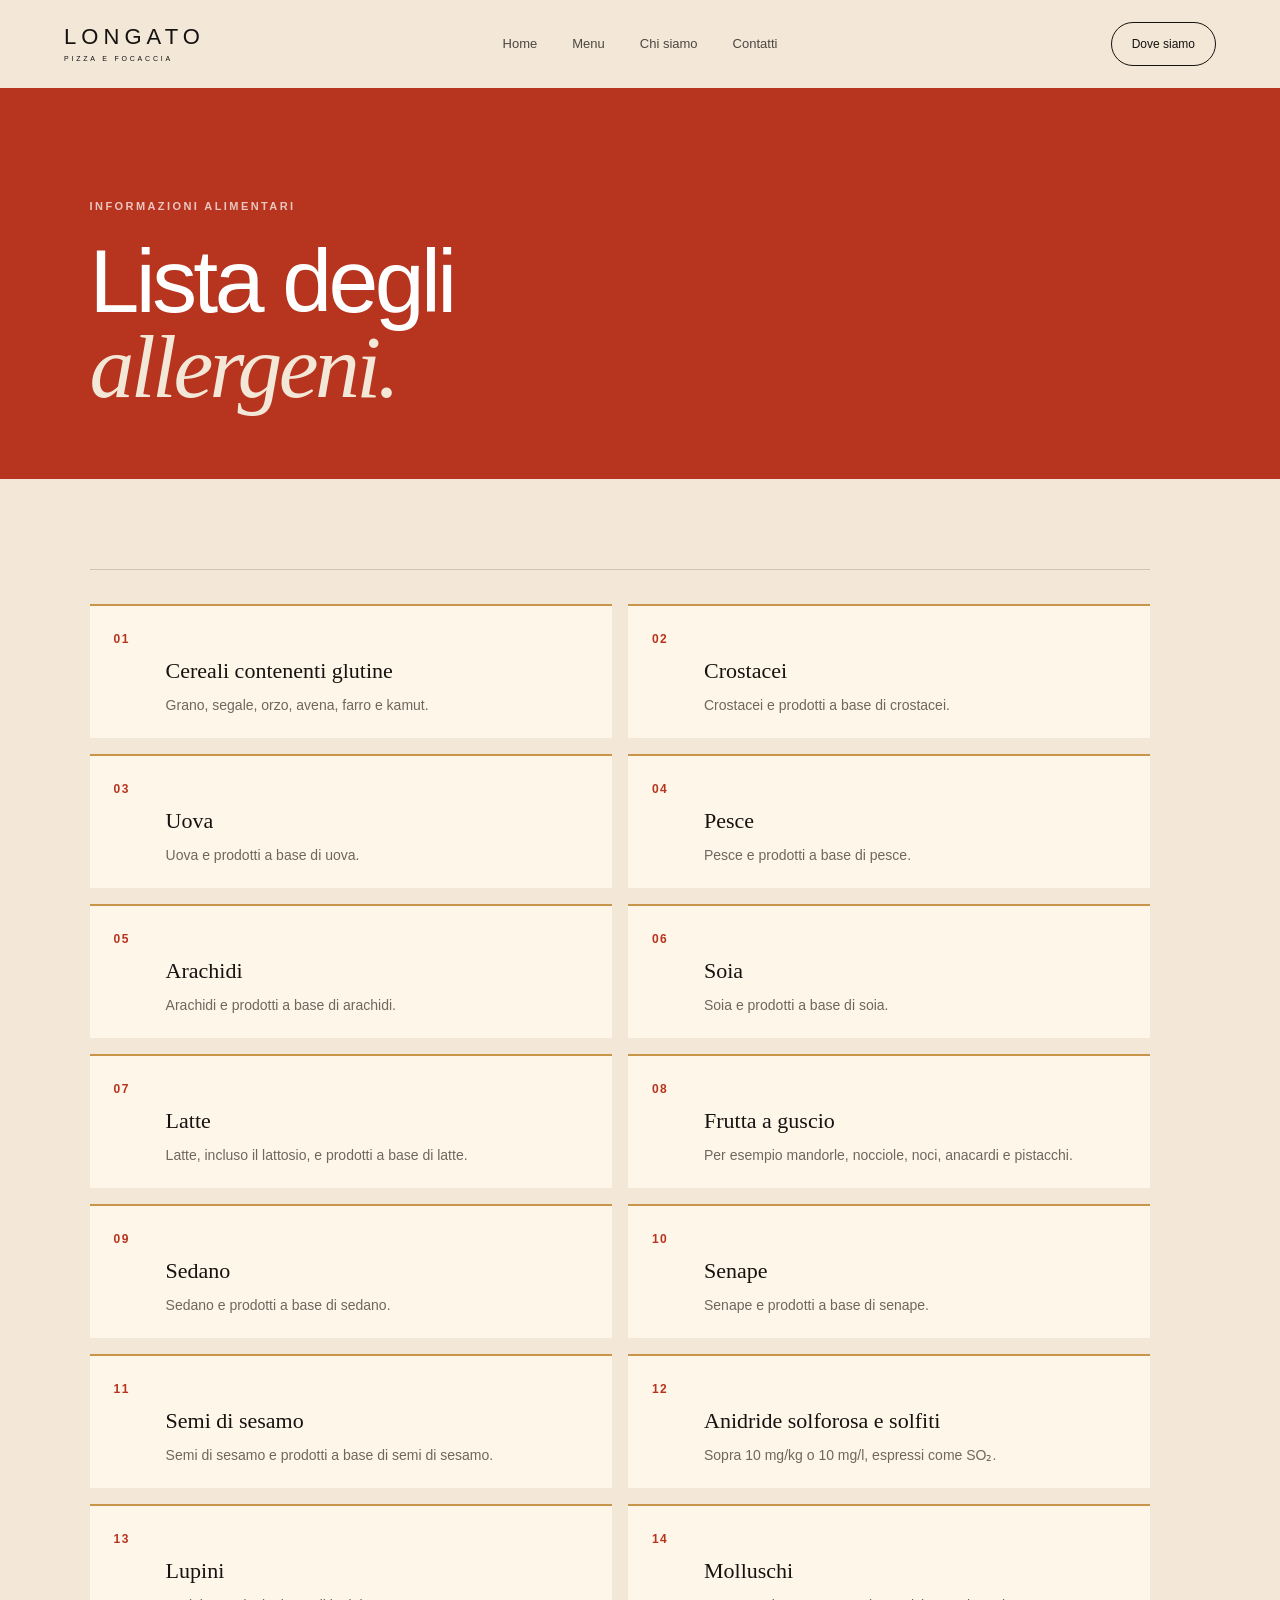
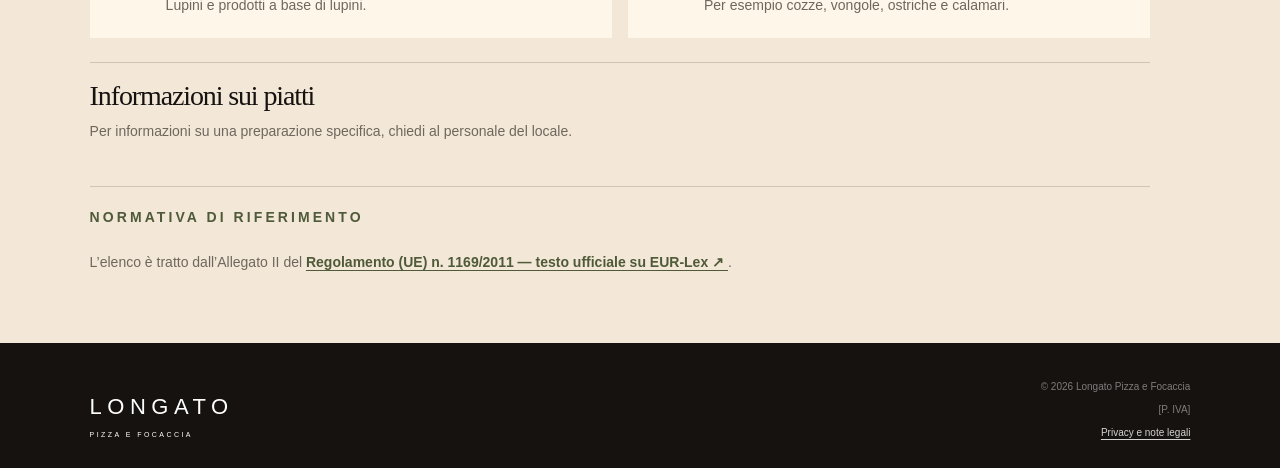
==== allergeni.html @ 4bc5f561 "Aggiunta pagina allergeni Introduzione dell’elenco delle 14 categorie di allergeni con riferimento a" ====
<!DOCTYPE html>
<html lang="it">

<head>
    <meta charset="UTF-8">
    <meta name="viewport" content="width=device-width, initial-scale=1.0">

    <title>Allergeni | Longato Pizza e Focaccia</title>
    <meta name="description" content="Elenco generale delle categorie di sostanze o prodotti che possono provocare allergie o intolleranze, ai sensi del Regolamento (UE) n. 1169/2011.">

    <link rel="stylesheet" href="css/style.css">
</head>

<body class="legal-page allergens-page">

<header class="header header-solid">
    <a href="index.html" class="logo">
        <span>LONGATO</span>
        <small>PIZZA E FOCACCIA</small>
    </a>

    <nav class="desktop-nav">
        <a href="index.html">Home</a>
        <a href="menu.html">Menu</a>
        <a href="chi-siamo.html">Chi siamo</a>
        <a href="contatti.html">Contatti</a>
    </nav>

    <div class="header-actions">
        <a href="contatti.html" class="nav-cta">Dove siamo</a>
        <button class="menu-toggle" type="button" aria-label="Apri menu">
            <span></span>
            <span></span>
        </button>
    </div>
</header>

<main>
    <section class="legal-hero allergen-hero">
        <p class="eyebrow light">INFORMAZIONI ALIMENTARI</p>
        <h1>Lista degli<br><em>allergeni.</em></h1>
    </section>

    <article class="legal-content allergens-content">
        <section class="legal-section">

            <ol class="allergen-list">
                <li><span class="allergen-number">01</span><h3>Cereali contenenti glutine</h3><p>Grano, segale, orzo, avena, farro e kamut.</p></li>
                <li><span class="allergen-number">02</span><h3>Crostacei</h3><p>Crostacei e prodotti a base di crostacei.</p></li>
                <li><span class="allergen-number">03</span><h3>Uova</h3><p>Uova e prodotti a base di uova.</p></li>
                <li><span class="allergen-number">04</span><h3>Pesce</h3><p>Pesce e prodotti a base di pesce.</p></li>
                <li><span class="allergen-number">05</span><h3>Arachidi</h3><p>Arachidi e prodotti a base di arachidi.</p></li>
                <li><span class="allergen-number">06</span><h3>Soia</h3><p>Soia e prodotti a base di soia.</p></li>
                <li><span class="allergen-number">07</span><h3>Latte</h3><p>Latte, incluso il lattosio, e prodotti a base di latte.</p></li>
                <li><span class="allergen-number">08</span><h3>Frutta a guscio</h3><p>Per esempio mandorle, nocciole, noci, anacardi e pistacchi.</p></li>
                <li><span class="allergen-number">09</span><h3>Sedano</h3><p>Sedano e prodotti a base di sedano.</p></li>
                <li><span class="allergen-number">10</span><h3>Senape</h3><p>Senape e prodotti a base di senape.</p></li>
                <li><span class="allergen-number">11</span><h3>Semi di sesamo</h3><p>Semi di sesamo e prodotti a base di semi di sesamo.</p></li>
                <li><span class="allergen-number">12</span><h3>Anidride solforosa e solfiti</h3><p>Sopra 10 mg/kg o 10 mg/l, espressi come SO₂.</p></li>
                <li><span class="allergen-number">13</span><h3>Lupini</h3><p>Lupini e prodotti a base di lupini.</p></li>
                <li><span class="allergen-number">14</span><h3>Molluschi</h3><p>Per esempio cozze, vongole, ostriche e calamari.</p></li>
            </ol>

            <aside class="allergen-notice">
                <h2>Informazioni sui piatti</h2>
                <p>
                    Per informazioni su una preparazione specifica, chiedi al personale del locale.
                </p>
            </aside>

            <div class="allergen-legal">
                <p class="eyebrow">NORMATIVA DI RIFERIMENTO</p>
                <p>
                    L’elenco è tratto dall’Allegato II del
                    <a href="https://eur-lex.europa.eu/eli/reg/2011/1169/oj?locale=it" target="_blank" rel="noopener noreferrer">
                        Regolamento (UE) n. 1169/2011 — testo ufficiale su EUR-Lex ↗
                    </a>.
                </p>
            </div>
        </section>
    </article>
</main>

<footer class="footer">
    <div class="footer-brand">
        <span>LONGATO</span>
        <small>PIZZA E FOCACCIA</small>
    </div>

    <div class="footer-meta">
        <p>© 2026 Longato Pizza e Focaccia</p>
        <!-- #TODO: Inserire P. IVA -->
        <p>[P. IVA]</p>
        <a href="privacy.html">Privacy e note legali</a>
    </div>
</footer>

<script src="js/script.js"></script>

</body>
</html>
---- css/style.css ----
/* =========================
   RESET
========================= */

* {
    margin: 0;
    padding: 0;
    box-sizing: border-box;
}

html {
    scroll-behavior: smooth;
}

body {
    font-family: Arial, Helvetica, sans-serif;
    background: var(--cream);
    color: var(--black);
    line-height: 1.5;

    min-height: 100vh;
    display: flex;
    flex-direction: column;
}

main {
    flex: 1;
}

img {
    display: block;
    width: 100%;
}

a {
    color: inherit;
    text-decoration: none;
}


/* =========================
   VARIABLES
========================= */

/* Tema scuro */
:root { 
    --orange: #e96924;
    --orange-dark: #b7341e;
    --terracotta: #c9954a;

    --cream: #f3e7d7;
    --cream-dark: #dfd1c0;

    --black: #151210;
    --grey: #6f675d;
    --olive: #4e5a38;

    --white: #fff6ea;

    --serif: Georgia, "Times New Roman", serif;
}

/* Tema chiaro conservato per una possibile riattivazione futura.
:root[data-theme="light"] {
    --orange: #d8521c;
    --orange-dark: #ad3d16;
    --terracotta: #b84d2b;

    --cream: #f4efe8;
    --cream-dark: #e7ded2;

    --black: #181512;
    --grey: #777069;
    --olive: #59634a;

    --white: #fffaf4;

    --serif: Georgia, "Times New Roman", serif;
}
*/

/* =========================
   GLOBAL
========================= */

.section {
    padding: 120px 7vw;
}

.eyebrow {
    font-size: 11px;
    letter-spacing: .22em;
    font-weight: 600;
    margin-bottom: 24px;
}

.eyebrow.light {
    color: rgba(255,255,255,.72);
}

h1,
h2 {
    font-weight: 500;
    letter-spacing: -.04em;
    line-height: .95;
}

h1 em,
h2 em {
    font-family: var(--serif);
    font-weight: 500;
}

h2 {
    font-size: clamp(52px, 6vw, 95px);
}


/* =========================
   HEADER
========================= */

.header {
    height: 88px;
    padding: 0 5vw;

    display: flex;
    align-items: center;
    justify-content: space-between;

    position: absolute;
    top: 0;
    width: 100%;
    z-index: 100;

    color: white;
}

.header-solid {
    position: relative;
    background: var(--cream);
    color: var(--black);
}

.logo {
    display: flex;
    flex-direction: column;
    line-height: 1;
    flex-shrink: 0;
}

.logo span {
    font-size: 22px;
    letter-spacing: .23em;
}

.logo small {
    margin-top: 7px;
    font-size: 7px;
    letter-spacing: .4em;
}

.desktop-nav {
    display: flex;
    gap: 35px;
    position: absolute;
    left: 50%;
    transform: translateX(-50%);
}

.desktop-nav a {
    font-size: 13px;
    opacity: .75;
}

.desktop-nav a:hover,
.desktop-nav .active {
    opacity: 1;
}

.nav-cta {
    border: 1px solid currentColor;
    border-radius: 100px;
    padding: 12px 20px;
    font-size: 12px;
}

.header-actions {
    display: flex;
    align-items: center;
    flex-wrap: nowrap;
    gap: 18px;
    margin-left: auto;
}

@media (min-width: 851px) and (max-width: 1100px) {
    .desktop-nav {
        gap: 20px;
    }

    .header {
        padding-inline: 3vw;
    }

    .logo span {
        font-size: 19px;
    }

    .nav-cta {
        padding-inline: 15px;
    }
}

.menu-toggle {
    display: none;
    width: 26px;
    min-width: 26px;
    height: 14px;
    padding: 0;
    color: inherit;
    appearance: none;
    -webkit-appearance: none;
}


/* =========================
   BUTTONS
========================= */

.button {
    display: inline-flex;
    align-items: center;
    justify-content: center;

    padding: 16px 26px;

    border-radius: 100px;

    font-size: 13px;
    font-weight: 500;

    transition: .25s;
}

.button:hover {
    transform: translateY(-2px);
}

.button-primary {
    background: var(--orange);
    color: white;
}

.button-dark {
    background: var(--black);
    color: white;
}

.button-glass {
    color: white;
    border: 1px solid rgba(255,255,255,.5);
    backdrop-filter: blur(10px);
}

.button-outline-light {
    border: 1px solid rgba(255,255,255,.4);
    color: white;
}


/* =========================
   HERO
========================= */

.hero {
    min-height: 100vh;
    position: relative;
    color: white;

    display: flex;
    align-items: flex-end;

    overflow: hidden;
}

.hero-image {
    position: absolute;
    inset: 0;

    height: 100%;
    object-fit: cover;
}

.hero-overlay {
    position: absolute;
    inset: 0;

    background:
        linear-gradient(
            90deg,
            rgba(15,12,10,.72),
            rgba(15,12,10,.15)
        );
}

.hero-content {
    position: relative;
    z-index: 2;

    width: 100%;
    padding: 0 7vw 120px;
}

.hero h1 {
    font-size: clamp(60px, 7vw, 115px);
    max-width: 1100px;
}

.hero-description {
    max-width: 440px;
    margin: 30px 0;

    font-size: 17px;
    color: rgba(255,255,255,.8);
}

.hero-actions {
    display: flex;
    gap: 12px;
}

.hero-bottom {
    position: absolute;
    right: 5vw;
    bottom: 40px;
    z-index: 3;

    display: flex;
    gap: 30px;

    font-size: 11px;
    letter-spacing: .15em;
    text-transform: uppercase;
}


/* =========================
   INTRO
========================= */

.intro {
    display: grid;
    grid-template-columns: 1.4fr 1fr;
    gap: 50px;
}

.intro-copy {
    padding-top: 55px;
}

.intro-copy p {
    font-size: 17px;
    margin-bottom: 25px;
    color: var(--grey);
}

.text-link {
    display: inline-block;
    margin-top: 20px;

    font-size: 13px;
    font-weight: 600;
    color: var(--olive);

    border-bottom: 1px solid;
    padding-bottom: 5px;
}


/* =========================
   PRODUCT CARDS
========================= */

.products {
    display: grid;
    grid-template-columns: repeat(3, 1fr);

    min-height: 650px;
}

.product-card {
    position: relative;
    overflow: hidden;
    color: white;

    min-height: 600px;
}

.product-card img {
    width: 100%;
    height: 100%;
    object-fit: cover;

    position: absolute;

    transition: transform .7s ease;
}

.product-card:hover img {
    transform: scale(1.04);
}

.product-overlay {
    position: absolute;
    inset: 0;

    background: linear-gradient(
        transparent 35%,
        rgba(0,0,0,.7)
    );
}

.product-content {
    position: absolute;
    z-index: 2;

    bottom: 45px;
    left: 40px;
    right: 40px;
}

.product-content h3 {
    font-family: var(--serif);
    font-size: 55px;
    font-weight: 500;

    margin-top: 12px;
}

.product-content p {
    margin-top: 8px;
    color: rgba(255,255,255,.7);
}

.orange-card {
    background: var(--orange);
}

.round-arrow {
    margin-top: 50px;

    width: 55px;
    height: 55px;

    border: 1px solid rgba(255,255,255,.5);
    border-radius: 50%;

    display: flex;
    align-items: center;
    justify-content: center;

    font-size: 22px;
}


/* =========================
   PROMO
========================= */

.promo-strip {
    padding: 105px 7vw;

    background:
        linear-gradient(135deg, rgba(183,52,30,.9), rgba(21,18,16,.96)),
        url("../img/aperitivo.jpg") center/cover;
    color: white;

    display: grid;
    grid-template-columns: 1.1fr .9fr;
    gap: 70px;
    align-items: center;
}

.promo-copy h2 {
    font-size: clamp(48px, 5.6vw, 88px);
}

.promo-copy p:not(.eyebrow) {
    max-width: 560px;
    margin-top: 30px;

    color: rgba(255,255,255,.76);
    font-size: 17px;
}

.promo-card {
    background: var(--white);
    color: var(--black);

    padding: 38px;
    max-width: 430px;
    justify-self: end;

    border-radius: 8px;
    box-shadow: 0 24px 70px rgba(0,0,0,.28);
}

.promo-card span {
    display: inline-flex;
    margin-bottom: 38px;

    color: var(--orange-dark);
    font-size: 11px;
    font-weight: 700;
    letter-spacing: .16em;
    text-transform: uppercase;
}

.promo-card h3 {
    font-family: var(--serif);
    font-size: clamp(38px, 4vw, 58px);
    font-weight: 500;
    line-height: .98;
}

.promo-card p {
    margin: 18px 0 32px;
    color: var(--grey);
}

.promo-card a {
    font-size: 13px;
    font-weight: 700;
    border-bottom: 1px solid currentColor;
    padding-bottom: 5px;
}


/* =========================
   FEATURE
========================= */

.feature {
    display: grid;
    grid-template-columns: 1fr 1fr;
    gap: 9vw;

    align-items: center;
}

.feature-image img {
    height: 700px;
    object-fit: cover;
}

.feature-content p:not(.eyebrow) {
    max-width: 500px;
    margin: 35px 0;

    font-size: 17px;
    color: var(--grey);
}


/* =========================
   MENU PREVIEW
========================= */

.section-dark {
    padding: 120px 7vw;

    background: var(--black);
    color: white;
}

.menu-preview-header {
    display: flex;
    align-items: flex-end;
    justify-content: space-between;

    margin-bottom: 80px;
}

.menu-preview-list article {
    display: flex;
    justify-content: space-between;
    align-items: center;

    padding: 28px 0;

    border-top: 1px solid rgba(255,255,255,.15);
}

.menu-preview-list article:last-child {
    border-bottom: 1px solid rgba(255,255,255,.15);
}

.menu-preview-list h4 {
    font-size: 21px;
    margin-bottom: 6px;
}

.menu-preview-list p {
    color: rgba(255,255,255,.5);
    font-size: 13px;
}

.menu-preview-list strong {
    font-family: var(--serif);
    font-size: 24px;
    font-weight: 500;
}


/* =========================
   VISIT
========================= */

.visit {
    min-height: 750px;
    position: relative;

    display: flex;
    align-items: center;

    color: white;
}

.visit > img {
    position: absolute;
    inset: 0;

    height: 100%;
    object-fit: cover;
}

.visit-overlay {
    position: absolute;
    inset: 0;

    background: rgba(15,10,7,.48);
}

.visit-content {
    position: relative;
    z-index: 2;

    padding: 7vw;
}

.visit h2 {
    margin-bottom: 40px;
}


/* =========================
   WHERE + GALLERY
========================= */

.where {
    display: grid;
    grid-template-columns: 1fr .78fr;
    gap: 80px;
    align-items: end;

    background: var(--cream-dark);
}

.where-panel {
    border-top: 1px solid rgba(78,90,56,.28);
    padding-top: 34px;
}

.where-panel p {
    color: var(--grey);
    font-size: 18px;
}

.where-actions {
    margin-top: 34px;

    display: flex;
    align-items: center;
    gap: 26px;
    flex-wrap: wrap;
}

.gallery-row {
    display: grid;
    grid-template-columns: repeat(4, 1fr);
}

.gallery-row img {
    height: 340px;
    object-fit: cover;
}


/* =========================
   PAGE HERO
========================= */

.page-hero {
    padding: 130px 7vw 90px;
}

.page-hero h1 {
    font-size: clamp(70px, 9vw, 135px);
}

.page-hero > p:last-child {
    max-width: 450px;
    margin-top: 35px;

    color: var(--grey);
    font-size: 17px;
}


/* =========================
   MENU PAGE
========================= */

.menu-categories {
    padding: 25px 7vw;

    display: flex;
    gap: 30px;

    position: sticky;
    top: 0;
    z-index: 20;

    background: rgba(243,231,215,.94);
    backdrop-filter: blur(10px);

    border-top: 1px solid rgba(78,90,56,.22);
    border-bottom: 1px solid rgba(78,90,56,.22);
}

.menu-categories a {
    font-size: 12px;
    text-transform: uppercase;
    letter-spacing: .1em;
}

.food-menu.alt {
    background: var(--cream-dark);
}

.orange-section {
    background: var(--orange-dark);
    color: white;
}

.menu-section-title {
    display: flex;
    align-items: baseline;

    margin-bottom: 65px;
}

.menu-section-title h2 {
    font-size: clamp(45px, 5vw, 72px);
}

.food-grid {
    display: grid;
    grid-template-columns: 1fr 1fr;
    column-gap: 80px;
}

.food-item {
    display: flex;
    justify-content: space-between;
    gap: 40px;

    padding: 27px 0;

    border-top: 1px solid rgba(30,25,20,.2);
}

.orange-section .food-item {
    border-color: rgba(255,255,255,.3);
}

.food-item h3 {
    font-size: 18px;
    margin-bottom: 8px;
}

.food-item p {
    max-width: 480px;

    color: var(--grey);
    font-size: 13px;
}

.orange-section .food-item p {
    color: rgba(255,255,255,.7);
}

.food-item strong {
    white-space: nowrap;

    font-family: var(--serif);
    font-size: 20px;
    font-weight: 500;
}

.menu-final-cta {
    padding: 140px 7vw;

    background: var(--black);
    color: white;

    text-align: center;
}

.menu-final-cta h2 {
    margin: 20px 0 45px;
}


/* =========================
   ABOUT
========================= */

.about-hero {
    display: grid;
    grid-template-columns: .85fr 1.15fr;

    min-height: 760px;
}

.about-hero-text {
    padding: 120px 7vw;

    display: flex;
    flex-direction: column;
    justify-content: center;
}

.about-hero h1 {
    font-size: clamp(65px, 7vw, 110px);
}

.about-hero-image img {
    height: 100%;
    object-fit: cover;
}

.manifesto {
    display: grid;
    grid-template-columns: 1.4fr .8fr;
    gap: 60px;
}

.manifesto-copy {
    padding-top: 60px;
}

.manifesto-copy p {
    color: var(--grey);
    margin-bottom: 25px;
}

.about-image-full img {
    height: 80vh;
    object-fit: cover;
}

.values {
    display: grid;
    grid-template-columns: 1fr 1.4fr;
    gap: 100px;
}

.values-list article {
    display: grid;
    grid-template-columns: 160px 1fr;

    padding: 30px 0;

    border-top: 1px solid rgba(78,90,56,.24);
}

.values-list article h3 {
    font-family: var(--serif);
    font-size: 25px;
}

.values-list article p {
    color: var(--grey);
}

.about-split {
    display: grid;
    grid-template-columns: 1fr 1fr;
}

.about-split > div:first-child img {
    height: 700px;
    object-fit: cover;
}

.about-split-content {
    background: var(--orange-dark);
    color: white;

    padding: 100px 7vw;

    display: flex;
    flex-direction: column;
    justify-content: center;
}

.about-split-content p:not(.eyebrow) {
    max-width: 450px;
    margin: 35px 0;

    color: rgba(255,255,255,.75);
}


/* =========================
   CONTACT
========================= */

.contact-hero {
    display: grid;
    grid-template-columns: 1fr 1fr;
    flex: 1;
    min-height: 340px;
    padding-top: 36px;
}

.contact-page main {
    display: flex;
    flex-direction: column;
}

.contact-page {
    display: grid;
    grid-template-rows: auto 1fr;
    min-height: 100vh;
    min-height: 100dvh;
}

.contact-title {
    padding: 70px 7vw;

    display: flex;
    flex-direction: column;
    justify-content: center;
}

.contact-title h1 {
    font-size: clamp(48px, 5.4vw, 78px);
}

.contact-image img {
    height: 100%;
    min-height: 340px;
    object-fit: cover;
    padding-right: 7vw;
}

.contact-info {
    display: grid;
    grid-template-columns: repeat(5, minmax(0, 1fr));
    gap: 36px;
    margin-top: auto;
    padding-top: 36px;
    padding-bottom: 48px;
}

.contact-info article {
    border-top: 1px solid rgba(78,90,56,.24);
    padding-top: 25px;
}

.contact-info .label {
    font-size: 10px;
    letter-spacing: .18em;
}

.contact-info h3 {
    margin-top: 10px;

    font-family: var(--serif);
    font-size: 32px;
    font-weight: 500;
}

.contact-email {
    margin-top: 10px;
    color: var(--grey);
    font-size: 13px;
}

.contact-copyright,
.contact-vat {
    margin-top: 10px;
    color: var(--grey);
    font-size: 10px;
}

.contact-brand-info .text-link {
    font-size: 11px;
}

.opening-hours {
    margin-top: 14px;
    list-style: none;
    color: var(--grey);
    font-size: 13px;
}

.opening-hours li {
    display: flex;
    justify-content: space-between;
    gap: 12px;
    padding: 5px 0;
}

/* =========================
   FOOTER
========================= */

.footer {
    background: var(--black);
    color: white;

    padding: 36px 7vw 28px;

    display: grid;
    grid-template-columns: 1fr auto;

    align-items: end;
    gap: 40px;
}

.footer-brand {
    display: flex;
    flex-direction: column;
}

.footer-brand span {
    font-size: 22px;
    letter-spacing: .25em;
}

.footer-brand small {
    font-size: 7px;
    letter-spacing: .35em;
    margin-top: 7px;
}

.footer > p {
    font-size: 10px;
    color: rgba(255,255,255,.45);
}

.footer-meta {
    display: flex;
    flex-direction: column;
    align-items: flex-end;
    gap: 8px;
}

.footer-meta p,
.footer-meta a {
    font-size: 10px;
    color: rgba(255,255,255,.45);
}

.footer-meta a {
    color: rgba(255,255,255,.82);
    text-decoration: underline;
    text-underline-offset: 3px;
}

.legal-page {
    background: var(--cream);
}

.allergens-page {
    min-height: 0;
}

.legal-hero {
    padding: 110px 7vw 70px;
    background: var(--orange-dark);
    color: white;
}

.legal-hero h1 {
    max-width: 780px;
    font-size: clamp(50px, 7vw, 100px);
}

.legal-content {
    max-width: 920px;
    padding: 90px 7vw 120px;
}

.legal-section {
    padding: 34px 0;
    border-top: 1px solid rgba(78,90,56,.24);
}

.legal-section h2 {
    margin-bottom: 22px;
    font-size: clamp(34px, 4vw, 54px);
}

.legal-section h3 {
    margin: 24px 0 8px;
    font-family: var(--serif);
    font-size: 25px;
    font-weight: 500;
}

.legal-section p {
    max-width: 760px;
    color: var(--grey);
}

.legal-section p + p {
    margin-top: 14px;
}

.allergens-content {
    max-width: 1240px;
    padding-bottom: 16px;
}

.allergen-hero h1 em {
    color: var(--cream);
}

.allergen-intro {
    display: grid;
    grid-template-columns: 1fr 1fr;
    align-items: end;
    gap: 40px;
    margin-bottom: 36px;
}

.allergen-intro .eyebrow {
    color: var(--olive);
}

.allergen-intro h2 {
    margin: 0;
}

.allergen-intro > p {
    max-width: 440px;
    justify-self: end;
}

.allergen-list {
    display: grid;
    grid-template-columns: repeat(2, minmax(0, 1fr));
    gap: 16px;
    margin: 0;
    padding: 0;
    list-style: none;
}

.allergen-list li {
    position: relative;
    min-height: 132px;
    padding: 24px 26px 22px 76px;
    background: var(--white);
    border-top: 2px solid var(--terracotta);
}

.allergen-number {
    position: absolute;
    top: 24px;
    left: 24px;
    color: var(--orange-dark);
    font-size: 12px;
    font-weight: 700;
    letter-spacing: .12em;
}

.allergen-list h3 {
    margin-bottom: 8px;
    font-family: var(--serif);
    font-size: 22px;
    font-weight: 500;
}

.allergen-list p,
.allergen-notice p,
.allergen-legal p {
    color: var(--grey);
    font-size: 14px;
}

.allergen-notice,
.allergen-legal {
    margin-top: 24px;
    padding: 20px 0;
    border-top: 1px solid rgba(78,90,56,.24);
}

.allergen-notice h2 {
    margin-bottom: 12px;
    font-family: var(--serif);
    font-size: 28px;
    font-weight: 500;
}

.allergen-legal .eyebrow {
    color: var(--olive);
}

.allergen-legal a {
    color: var(--olive);
    font-weight: 700;
    text-decoration: underline;
    text-underline-offset: 3px;
}

.legal-section .text-link {
    margin-top: 0;
}


/* =========================
   RESPONSIVE
========================= */

@media (max-width: 850px) {

    .allergen-intro,
    .allergen-list {
        grid-template-columns: 1fr;
    }

    .allergen-intro > p {
        justify-self: start;
    }

    .allergen-list li {
        min-height: 0;
        padding: 22px 22px 22px 68px;
    }

    .allergen-number {
        left: 20px;
    }

    .section {
        padding: 80px 22px;
    }

    .desktop-nav,
    .nav-cta {
        display: none;
    }

    .header-actions {
        gap: 16px;
    }

    .menu-toggle {
        display: flex;
        flex-direction: column;
        gap: 6px;

        background: none;
        border: 0;
        flex: 0 0 26px;
    }

    .menu-toggle span {
        width: 26px;
        height: 1px;
        background: currentColor;
    }

    .header {
        height: 75px;
        padding: 0 22px;
    }

    .hero {
        min-height: 820px;
    }

    .hero-content {
        padding: 0 22px 100px;
    }

    .hero h1 {
        font-size: 58px;
    }

    .hero-bottom {
        display: none;
    }

    .intro,
    .feature,
    .promo-strip,
    .where,
    .manifesto,
    .values,
    .about-hero,
    .about-split,
    .contact-hero {
        grid-template-columns: 1fr;
    }

    .intro {
        gap: 20px;
    }

    .intro-copy {
        padding-top: 20px;
    }

    .products {
        grid-template-columns: 1fr;
    }

    .product-card {
        min-height: 480px;
    }

    .product-content {
        left: 24px;
        right: 24px;
    }

    .product-content h3 {
        font-size: 42px;
    }

    .promo-strip {
        padding: 80px 22px;
        gap: 42px;
    }

    .promo-card {
        max-width: none;
        justify-self: stretch;
        padding: 28px;
    }

    .feature-image img,
    .about-split > div:first-child img {
        height: 500px;
    }

    .menu-preview-header {
        align-items: flex-start;
        flex-direction: column;
        gap: 35px;
    }

    .page-hero {
        padding: 90px 22px 60px;
    }

    .page-hero h1 {
        font-size: 58px;
    }

    .menu-categories {
        padding: 18px 22px;

        overflow-x: auto;
        justify-content: flex-start;
        flex-wrap: nowrap;
        white-space: nowrap;
        scrollbar-width: none;
    }

    .menu-categories::-webkit-scrollbar {
        display: none;
    }

    .menu-categories a {
        flex: 0 0 auto;
    }

    .food-grid {
        grid-template-columns: 1fr;
    }

    .about-hero-text {
        padding: 90px 22px;
    }

    .contact-title {
        padding: 52px 22px;
    }

    .contact-title h1 {
        font-size: 44px;
    }

    .about-hero-image img {
        height: 500px;
    }

    .contact-image img {
        height: 260px;
        padding: 0 22px;
    }

    .manifesto {
        gap: 25px;
    }

    .manifesto-copy {
        padding-top: 20px;
    }

    .values {
        gap: 60px;
    }

    .values-list article {
        grid-template-columns: 1fr;
    }

    .values-list article p {
        margin-top: 15px;
    }

    .contact-info {
        grid-template-columns: 1fr;
    }

    .contact-page .contact-info {
        gap: 28px;
    }

    .where {
        gap: 36px;
    }

    .gallery-row {
        grid-template-columns: 1fr 1fr;
    }

    .gallery-row img {
        height: 220px;
    }

    .footer {
        grid-template-columns: 1fr;
    }

    .footer-meta {
        align-items: flex-start;
    }

    .menu-preview-list article {
        gap: 18px;
    }

    .menu-preview-list article > div {
        min-width: 0;
    }

    .menu-preview-list h4,
    .menu-preview-list p {
        overflow-wrap: anywhere;
    }

    .opening-hours li {
        flex-wrap: wrap;
    }

    .allergen-list h3 {
        overflow-wrap: anywhere;
    }

}

@media (max-width: 420px) {
    .logo span {
        font-size: 19px;
    }

    .logo small {
        font-size: 6px;
    }

    .hero {
        min-height: max(680px, 100svh);
    }

    .hero h1,
    .page-hero h1 {
        font-size: clamp(44px, 12vw, 58px);
    }

    .hero-content {
        padding-bottom: 80px;
    }

    .hero-actions {
        align-items: flex-start;
        flex-direction: column;
    }

    .hero-actions .button {
        min-width: 160px;
    }

    .section-dark {
        padding: 80px 22px;
    }

    .contact-title h1 {
        font-size: clamp(38px, 10vw, 44px);
    }
}
/* Scroll animations */

.reveal {
    opacity: 0;
    transform: translateY(25px);
    transition:
        opacity .65s ease,
        transform .65s ease;
}

.reveal.visible {
    opacity: 1;
    transform: translateY(0);
}


/* Scrolled header */

.header.scrolled {
    position: fixed;

    background: rgba(24,21,18,.94);
    color: white;

    backdrop-filter: blur(15px);

    animation: headerDown .3s ease;
}

@keyframes headerDown {

    from {
        transform: translateY(-100%);
    }

    to {
        transform: translateY(0);
    }

}


/* Mobile menu */

@media (max-width: 850px) {

    body.menu-open {
        overflow: hidden;
    }

    body.menu-open .header {
        position: fixed;
        top: 0;
        z-index: 10000;

        background: var(--black);
        color: white;
    }

    .desktop-nav.mobile-open {
        display: flex;

        position: fixed;
        left: 0;
        transform: none;

        inset: 75px 0 0;
        z-index: 9999;

        min-height: calc(100vh - 75px);
        min-height: calc(100dvh - 75px);
        max-height: calc(100dvh - 75px);
        overflow-y: auto;
        overscroll-behavior: contain;
        -webkit-overflow-scrolling: touch;
        touch-action: pan-y;

        background: var(--black);

        color: white;

        flex-direction: column;

        padding: 34px 25px;
        padding-bottom: calc(34px + env(safe-area-inset-bottom));

        gap: 18px;

        font-family: Arial, Helvetica, sans-serif;
        font-size: 18px;
        font-weight: 500;
    }

    .desktop-nav.mobile-open a {
        padding: 14px 0;

        font-size: 20px;
        line-height: 1.15;
        letter-spacing: .02em;

        border-bottom: 1px solid rgba(255,255,255,.12);
    }

    .desktop-nav.mobile-open a.active {
        color: var(--orange);
    }

}

@media (min-width: 851px) and (max-width: 1100px) {
    .contact-info {
        grid-template-columns: repeat(3, minmax(0, 1fr));
    }
}

@media (max-width: 850px) and (orientation: landscape) {

    .desktop-nav.mobile-open {
        padding-top: 20px;
        padding-bottom: calc(20px + env(safe-area-inset-bottom));
        gap: 8px;
    }

    .desktop-nav.mobile-open a {
        padding: 9px 0;
        font-size: 18px;
    }

}
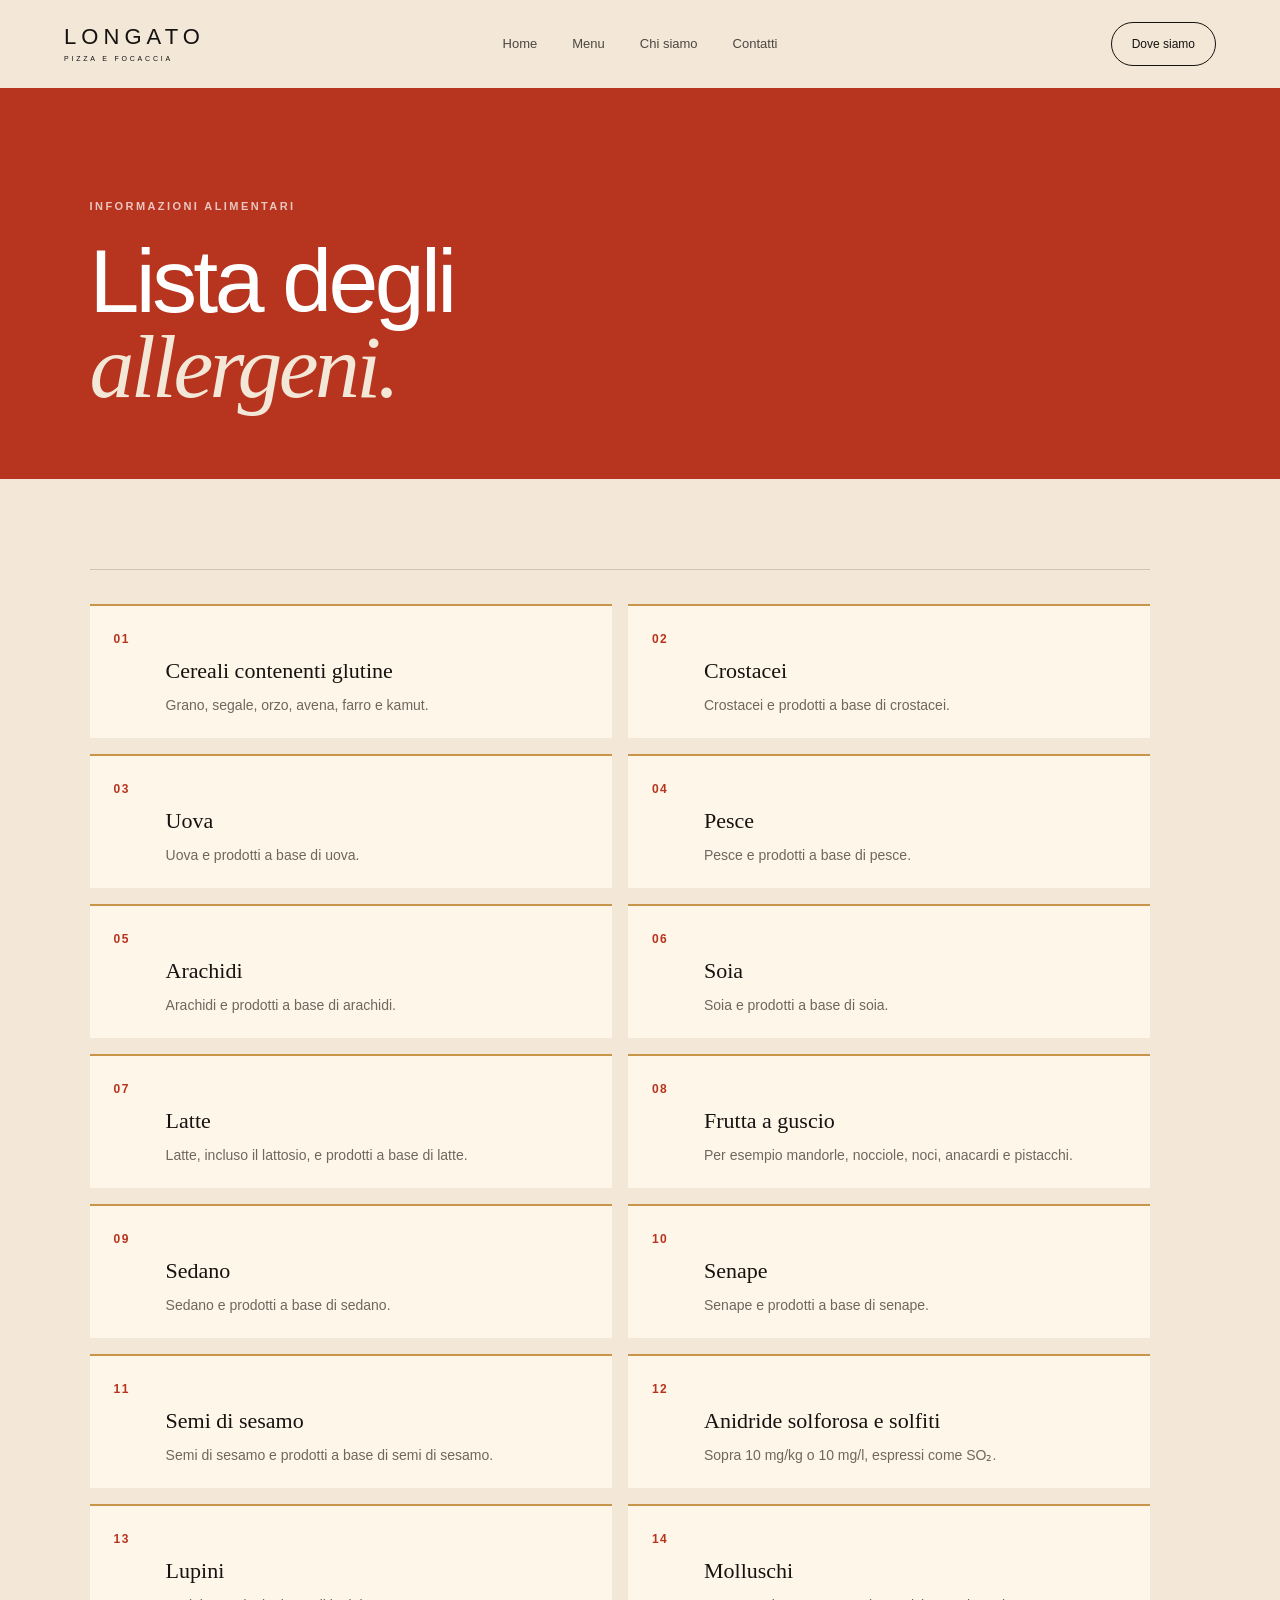
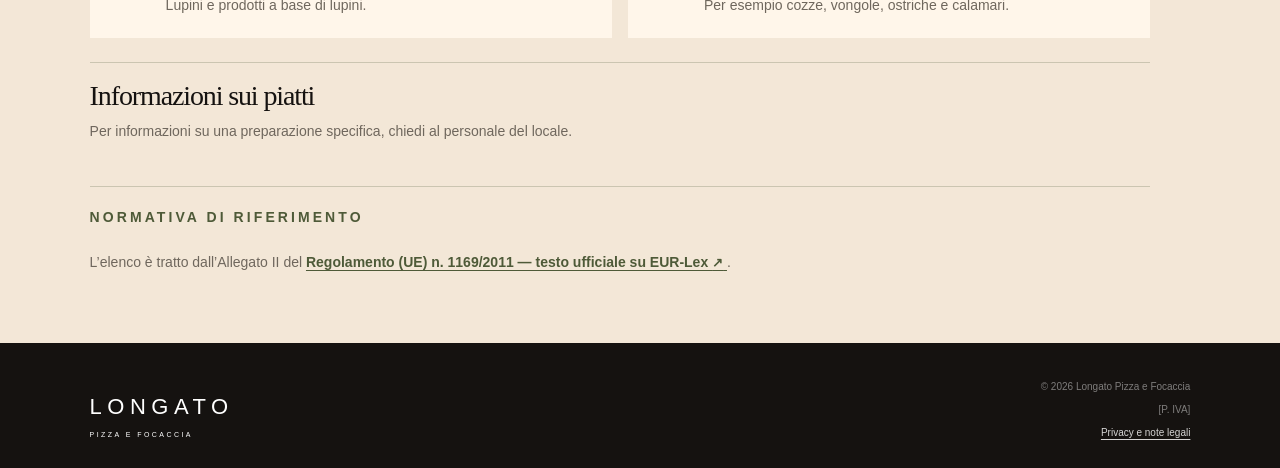
==== commit 489335ee: "Format and polish key site pages Normalize HTML formatting across the home, contact, and allergen pa" ====
--- a/allergeni.html
+++ b/allergeni.html
@@ -1,101 +1,164 @@
-<!DOCTYPE html>
+<!doctype html>
 <html lang="it">
-
-<head>
-    <meta charset="UTF-8">
-    <meta name="viewport" content="width=device-width, initial-scale=1.0">
+  <head>
+    <meta charset="UTF-8" />
+    <meta name="viewport" content="width=device-width, initial-scale=1.0" />
 
     <title>Allergeni | Longato Pizza e Focaccia</title>
-    <meta name="description" content="Elenco generale delle categorie di sostanze o prodotti che possono provocare allergie o intolleranze, ai sensi del Regolamento (UE) n. 1169/2011.">
+    <meta
+      name="description"
+      content="Elenco generale delle categorie di sostanze o prodotti che possono provocare allergie o intolleranze, ai sensi del Regolamento (UE) n. 1169/2011."
+    />
 
-    <link rel="stylesheet" href="css/style.css">
-</head>
+    <link rel="stylesheet" href="css/style.css" />
+  </head>
 
-<body class="legal-page allergens-page">
-
-<header class="header header-solid">
-    <a href="index.html" class="logo">
+  <body class="legal-page allergens-page">
+    <header class="header header-solid">
+      <a href="index.html" class="logo">
         <span>LONGATO</span>
         <small>PIZZA E FOCACCIA</small>
-    </a>
+      </a>
 
-    <nav class="desktop-nav">
+      <nav class="desktop-nav">
         <a href="index.html">Home</a>
         <a href="menu.html">Menu</a>
         <a href="chi-siamo.html">Chi siamo</a>
         <a href="contatti.html">Contatti</a>
-    </nav>
+      </nav>
 
-    <div class="header-actions">
+      <div class="header-actions">
         <a href="contatti.html" class="nav-cta">Dove siamo</a>
         <button class="menu-toggle" type="button" aria-label="Apri menu">
-            <span></span>
-            <span></span>
+          <span></span>
+          <span></span>
         </button>
-    </div>
-</header>
+      </div>
+    </header>
 
-<main>
-    <section class="legal-hero allergen-hero">
+    <main>
+      <section class="legal-hero allergen-hero">
         <p class="eyebrow light">INFORMAZIONI ALIMENTARI</p>
-        <h1>Lista degli<br><em>allergeni.</em></h1>
-    </section>
+        <h1>Lista degli<br /><em>allergeni.</em></h1>
+      </section>
 
-    <article class="legal-content allergens-content">
+      <article class="legal-content allergens-content">
         <section class="legal-section">
+          <ol class="allergen-list">
+            <li>
+              <span class="allergen-number">01</span>
+              <h3>Cereali contenenti glutine</h3>
+              <p>Grano, segale, orzo, avena, farro e kamut.</p>
+            </li>
+            <li>
+              <span class="allergen-number">02</span>
+              <h3>Crostacei</h3>
+              <p>Crostacei e prodotti a base di crostacei.</p>
+            </li>
+            <li>
+              <span class="allergen-number">03</span>
+              <h3>Uova</h3>
+              <p>Uova e prodotti a base di uova.</p>
+            </li>
+            <li>
+              <span class="allergen-number">04</span>
+              <h3>Pesce</h3>
+              <p>Pesce e prodotti a base di pesce.</p>
+            </li>
+            <li>
+              <span class="allergen-number">05</span>
+              <h3>Arachidi</h3>
+              <p>Arachidi e prodotti a base di arachidi.</p>
+            </li>
+            <li>
+              <span class="allergen-number">06</span>
+              <h3>Soia</h3>
+              <p>Soia e prodotti a base di soia.</p>
+            </li>
+            <li>
+              <span class="allergen-number">07</span>
+              <h3>Latte</h3>
+              <p>Latte, incluso il lattosio, e prodotti a base di latte.</p>
+            </li>
+            <li>
+              <span class="allergen-number">08</span>
+              <h3>Frutta a guscio</h3>
+              <p>Per esempio mandorle, nocciole, noci, anacardi e pistacchi.</p>
+            </li>
+            <li>
+              <span class="allergen-number">09</span>
+              <h3>Sedano</h3>
+              <p>Sedano e prodotti a base di sedano.</p>
+            </li>
+            <li>
+              <span class="allergen-number">10</span>
+              <h3>Senape</h3>
+              <p>Senape e prodotti a base di senape.</p>
+            </li>
+            <li>
+              <span class="allergen-number">11</span>
+              <h3>Semi di sesamo</h3>
+              <p>Semi di sesamo e prodotti a base di semi di sesamo.</p>
+            </li>
+            <li>
+              <span class="allergen-number">12</span>
+              <h3>Anidride solforosa e solfiti</h3>
+              <p>Sopra 10 mg/kg o 10 mg/l, espressi come SO₂.</p>
+            </li>
+            <li>
+              <span class="allergen-number">13</span>
+              <h3>Lupini</h3>
+              <p>Lupini e prodotti a base di lupini.</p>
+            </li>
+            <li>
+              <span class="allergen-number">14</span>
+              <h3>Molluschi</h3>
+              <p>Per esempio cozze, vongole, ostriche e calamari.</p>
+            </li>
+          </ol>
 
-            <ol class="allergen-list">
-                <li><span class="allergen-number">01</span><h3>Cereali contenenti glutine</h3><p>Grano, segale, orzo, avena, farro e kamut.</p></li>
-                <li><span class="allergen-number">02</span><h3>Crostacei</h3><p>Crostacei e prodotti a base di crostacei.</p></li>
-                <li><span class="allergen-number">03</span><h3>Uova</h3><p>Uova e prodotti a base di uova.</p></li>
-                <li><span class="allergen-number">04</span><h3>Pesce</h3><p>Pesce e prodotti a base di pesce.</p></li>
-                <li><span class="allergen-number">05</span><h3>Arachidi</h3><p>Arachidi e prodotti a base di arachidi.</p></li>
-                <li><span class="allergen-number">06</span><h3>Soia</h3><p>Soia e prodotti a base di soia.</p></li>
-                <li><span class="allergen-number">07</span><h3>Latte</h3><p>Latte, incluso il lattosio, e prodotti a base di latte.</p></li>
-                <li><span class="allergen-number">08</span><h3>Frutta a guscio</h3><p>Per esempio mandorle, nocciole, noci, anacardi e pistacchi.</p></li>
-                <li><span class="allergen-number">09</span><h3>Sedano</h3><p>Sedano e prodotti a base di sedano.</p></li>
-                <li><span class="allergen-number">10</span><h3>Senape</h3><p>Senape e prodotti a base di senape.</p></li>
-                <li><span class="allergen-number">11</span><h3>Semi di sesamo</h3><p>Semi di sesamo e prodotti a base di semi di sesamo.</p></li>
-                <li><span class="allergen-number">12</span><h3>Anidride solforosa e solfiti</h3><p>Sopra 10 mg/kg o 10 mg/l, espressi come SO₂.</p></li>
-                <li><span class="allergen-number">13</span><h3>Lupini</h3><p>Lupini e prodotti a base di lupini.</p></li>
-                <li><span class="allergen-number">14</span><h3>Molluschi</h3><p>Per esempio cozze, vongole, ostriche e calamari.</p></li>
-            </ol>
+          <aside class="allergen-notice">
+            <h2>Informazioni sui piatti</h2>
+            <p>
+              Per informazioni su una preparazione specifica, chiedi al
+              personale del locale.
+            </p>
+          </aside>
 
-            <aside class="allergen-notice">
-                <h2>Informazioni sui piatti</h2>
-                <p>
-                    Per informazioni su una preparazione specifica, chiedi al personale del locale.
-                </p>
-            </aside>
+          <div class="allergen-legal">
+            <p class="eyebrow">NORMATIVA DI RIFERIMENTO</p>
+            <p>
+              L’elenco è tratto dall’Allegato II del
+              <a
+                href="https://eur-lex.europa.eu/eli/reg/2011/1169/oj?locale=it"
+                target="_blank"
+                rel="noopener noreferrer"
+              >
+                Regolamento (UE) n. 1169/2011 — testo ufficiale su EUR-Lex
+                <span class="arrow-mark" aria-hidden="true"
+                  >&#8599;&#xfe0e;</span
+                > </a
+              >.
+            </p>
+          </div>
+        </section>
+      </article>
+    </main>
 
-            <div class="allergen-legal">
-                <p class="eyebrow">NORMATIVA DI RIFERIMENTO</p>
-                <p>
-                    L’elenco è tratto dall’Allegato II del
-                    <a href="https://eur-lex.europa.eu/eli/reg/2011/1169/oj?locale=it" target="_blank" rel="noopener noreferrer">
-                        Regolamento (UE) n. 1169/2011 — testo ufficiale su EUR-Lex ↗
-                    </a>.
-                </p>
-            </div>
-        </section>
-    </article>
-</main>
-
-<footer class="footer">
-    <div class="footer-brand">
+    <footer class="footer">
+      <div class="footer-brand">
         <span>LONGATO</span>
         <small>PIZZA E FOCACCIA</small>
-    </div>
+      </div>
 
-    <div class="footer-meta">
+      <div class="footer-meta">
         <p>© 2026 Longato Pizza e Focaccia</p>
         <!-- #TODO: Inserire P. IVA -->
         <p>[P. IVA]</p>
         <a href="privacy.html">Privacy e note legali</a>
-    </div>
-</footer>
+      </div>
+    </footer>
 
-<script src="js/script.js"></script>
-
-</body>
+    <script src="js/script.js"></script>
+  </body>
 </html>
--- a/css/style.css
+++ b/css/style.css
@@ -25,6 +25,7 @@
 
 main {
     flex: 1;
+    width: 100%;
 }
 
 img {
@@ -376,6 +377,13 @@
     padding-bottom: 5px;
 }
 
+.arrow-mark {
+    font-family: Arial, Helvetica, sans-serif;
+    font-variant-emoji: text;
+    font-size: .9em;
+    line-height: 1;
+}
+
 
 /* =========================
    PRODUCT CARDS
@@ -941,8 +949,6 @@
 }
 
 .contact-page {
-    display: grid;
-    grid-template-rows: auto 1fr;
     min-height: 100vh;
     min-height: 100dvh;
 }
@@ -1086,7 +1092,8 @@
 }
 
 .allergens-page {
-    min-height: 0;
+    min-height: 100vh;
+    min-height: 100dvh;
 }
 
 .legal-hero {
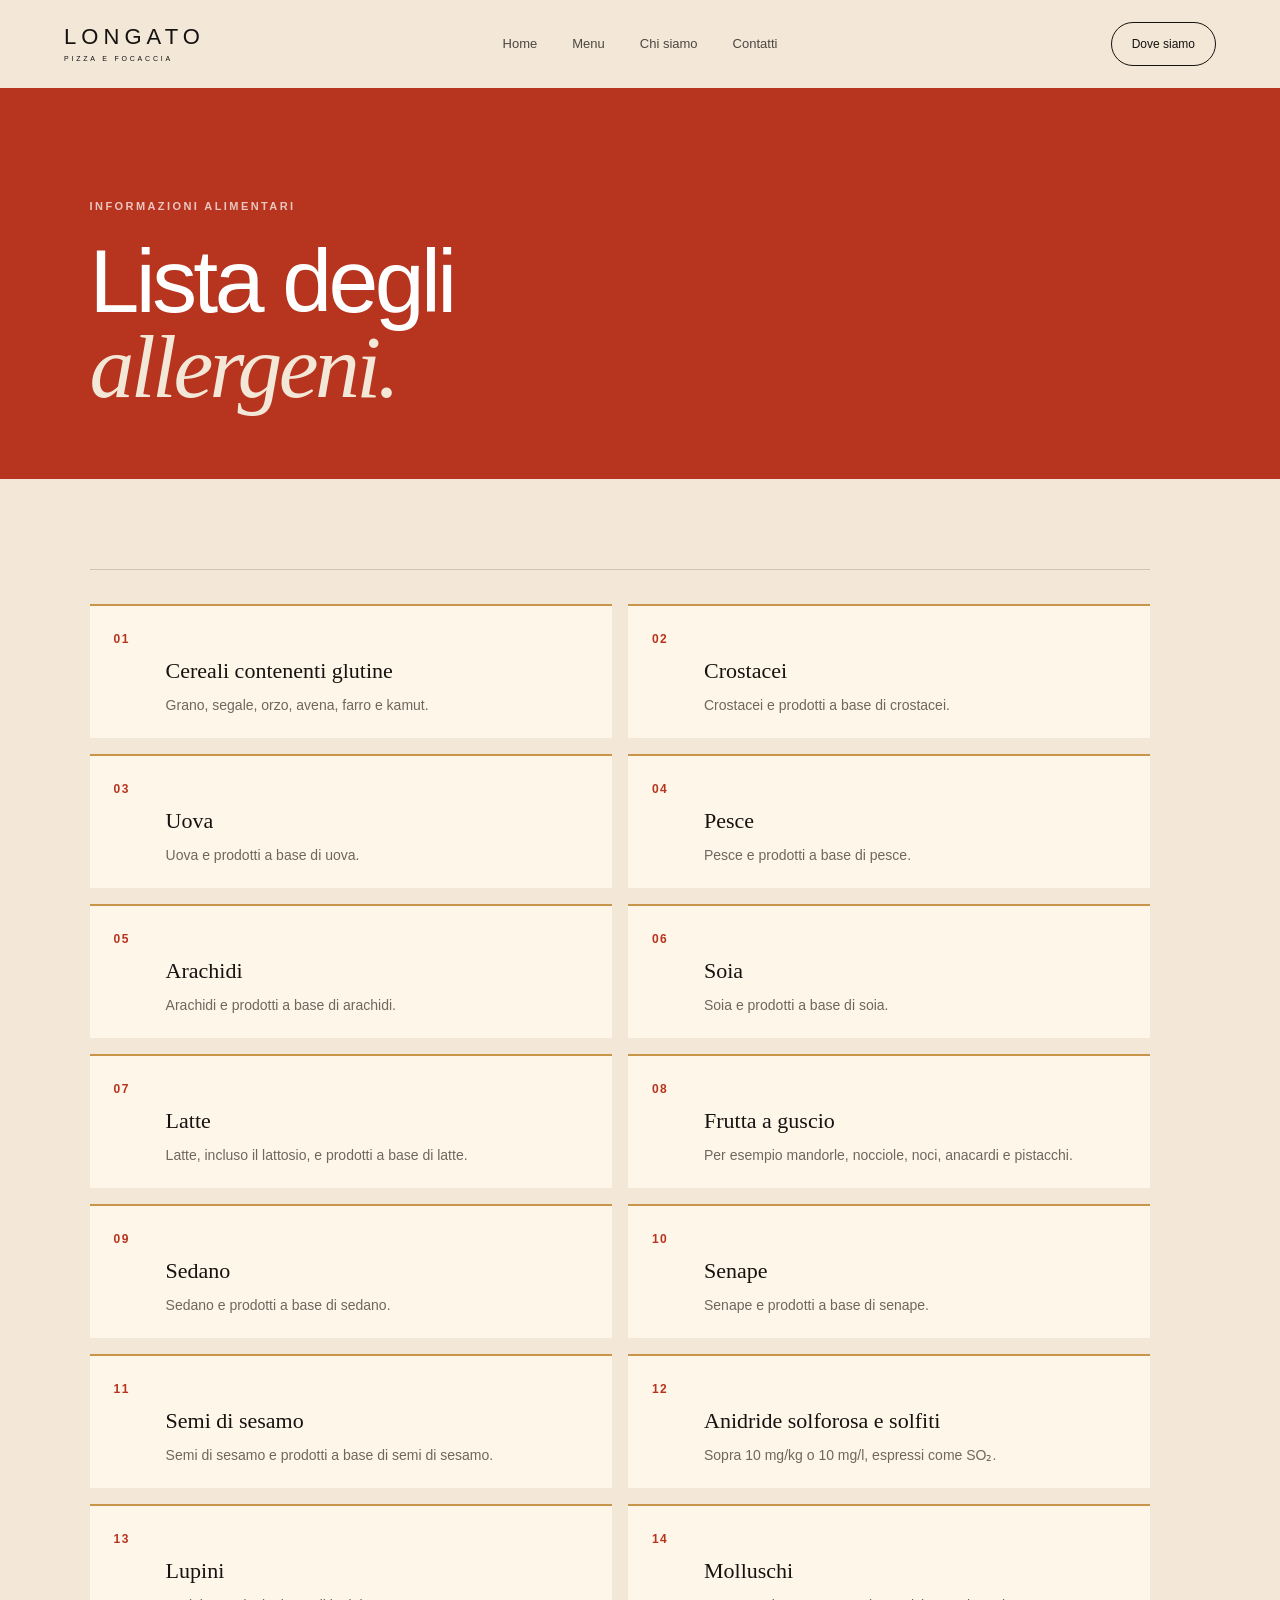
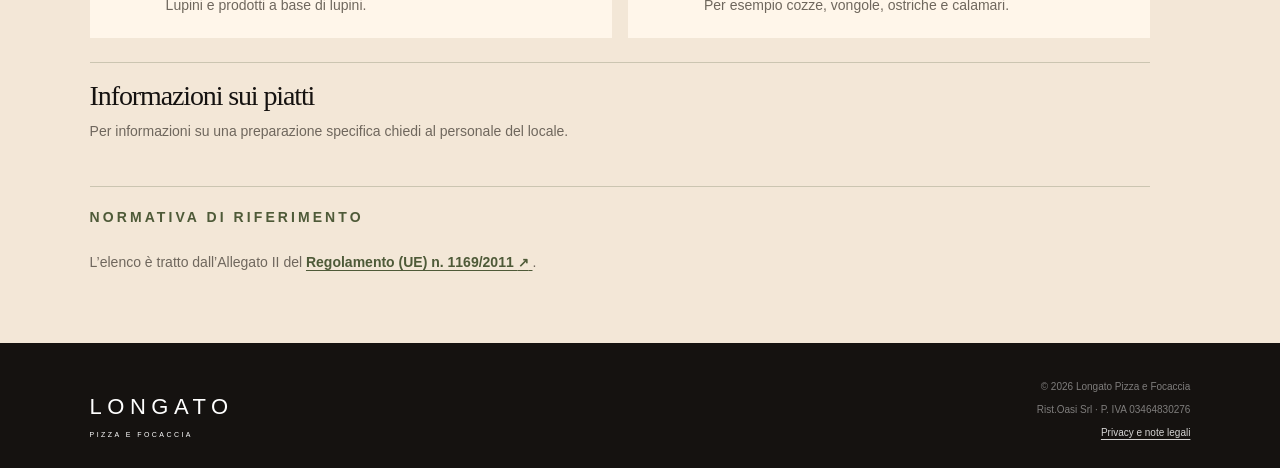
==== commit 47b18c3c: "Expand menu and business information Add menu items, prices, allergen details, and rotating offers. " ====
--- a/allergeni.html
+++ b/allergeni.html
@@ -1,164 +1,164 @@
 <!doctype html>
 <html lang="it">
-  <head>
-    <meta charset="UTF-8" />
-    <meta name="viewport" content="width=device-width, initial-scale=1.0" />
+    <head>
+        <meta charset="UTF-8" />
+        <meta name="viewport" content="width=device-width, initial-scale=1.0" />
 
-    <title>Allergeni | Longato Pizza e Focaccia</title>
-    <meta
-      name="description"
-      content="Elenco generale delle categorie di sostanze o prodotti che possono provocare allergie o intolleranze, ai sensi del Regolamento (UE) n. 1169/2011."
-    />
+        <title>Allergeni | Longato Pizza e Focaccia</title>
+        <meta
+            name="description"
+            content="Elenco generale delle categorie di sostanze o prodotti che possono provocare allergie o intolleranze, ai sensi del Regolamento (UE) n. 1169/2011."
+        />
 
-    <link rel="stylesheet" href="css/style.css" />
-  </head>
+        <link rel="stylesheet" href="css/style.css" />
+    </head>
 
-  <body class="legal-page allergens-page">
-    <header class="header header-solid">
-      <a href="index.html" class="logo">
-        <span>LONGATO</span>
-        <small>PIZZA E FOCACCIA</small>
-      </a>
 
-      <nav class="desktop-nav">
-        <a href="index.html">Home</a>
-        <a href="menu.html">Menu</a>
-        <a href="chi-siamo.html">Chi siamo</a>
-        <a href="contatti.html">Contatti</a>
-      </nav>
+    <body class="legal-page allergens-page">
+        <header class="header header-solid">
+            <a href="index.html" class="logo">
+                <span>LONGATO</span>
+                <small>PIZZA E FOCACCIA</small>
+            </a>
 
-      <div class="header-actions">
-        <a href="contatti.html" class="nav-cta">Dove siamo</a>
-        <button class="menu-toggle" type="button" aria-label="Apri menu">
-          <span></span>
-          <span></span>
-        </button>
-      </div>
-    </header>
+            <nav class="desktop-nav">
+                <a href="index.html">Home</a>
+                <a href="menu.html">Menu</a>
+                <a href="chi-siamo.html">Chi siamo</a>
+                <a href="contatti.html">Contatti</a>
+            </nav>
 
-    <main>
-      <section class="legal-hero allergen-hero">
-        <p class="eyebrow light">INFORMAZIONI ALIMENTARI</p>
-        <h1>Lista degli<br /><em>allergeni.</em></h1>
-      </section>
+            <div class="header-actions">
+                <a href="contatti.html" class="nav-cta">Dove siamo</a>
+                <button class="menu-toggle" type="button" aria-label="Apri menu">
+                    <span></span>
+                    <span></span>
+                </button>
+            </div>
+        </header>
 
-      <article class="legal-content allergens-content">
-        <section class="legal-section">
-          <ol class="allergen-list">
-            <li>
-              <span class="allergen-number">01</span>
-              <h3>Cereali contenenti glutine</h3>
-              <p>Grano, segale, orzo, avena, farro e kamut.</p>
-            </li>
-            <li>
-              <span class="allergen-number">02</span>
-              <h3>Crostacei</h3>
-              <p>Crostacei e prodotti a base di crostacei.</p>
-            </li>
-            <li>
-              <span class="allergen-number">03</span>
-              <h3>Uova</h3>
-              <p>Uova e prodotti a base di uova.</p>
-            </li>
-            <li>
-              <span class="allergen-number">04</span>
-              <h3>Pesce</h3>
-              <p>Pesce e prodotti a base di pesce.</p>
-            </li>
-            <li>
-              <span class="allergen-number">05</span>
-              <h3>Arachidi</h3>
-              <p>Arachidi e prodotti a base di arachidi.</p>
-            </li>
-            <li>
-              <span class="allergen-number">06</span>
-              <h3>Soia</h3>
-              <p>Soia e prodotti a base di soia.</p>
-            </li>
-            <li>
-              <span class="allergen-number">07</span>
-              <h3>Latte</h3>
-              <p>Latte, incluso il lattosio, e prodotti a base di latte.</p>
-            </li>
-            <li>
-              <span class="allergen-number">08</span>
-              <h3>Frutta a guscio</h3>
-              <p>Per esempio mandorle, nocciole, noci, anacardi e pistacchi.</p>
-            </li>
-            <li>
-              <span class="allergen-number">09</span>
-              <h3>Sedano</h3>
-              <p>Sedano e prodotti a base di sedano.</p>
-            </li>
-            <li>
-              <span class="allergen-number">10</span>
-              <h3>Senape</h3>
-              <p>Senape e prodotti a base di senape.</p>
-            </li>
-            <li>
-              <span class="allergen-number">11</span>
-              <h3>Semi di sesamo</h3>
-              <p>Semi di sesamo e prodotti a base di semi di sesamo.</p>
-            </li>
-            <li>
-              <span class="allergen-number">12</span>
-              <h3>Anidride solforosa e solfiti</h3>
-              <p>Sopra 10 mg/kg o 10 mg/l, espressi come SO₂.</p>
-            </li>
-            <li>
-              <span class="allergen-number">13</span>
-              <h3>Lupini</h3>
-              <p>Lupini e prodotti a base di lupini.</p>
-            </li>
-            <li>
-              <span class="allergen-number">14</span>
-              <h3>Molluschi</h3>
-              <p>Per esempio cozze, vongole, ostriche e calamari.</p>
-            </li>
-          </ol>
+        <main>
+            <section class="legal-hero allergen-hero">
+                <p class="eyebrow light">INFORMAZIONI ALIMENTARI</p>
+                <h1>Lista degli<br /><em>allergeni.</em></h1>
+            </section>
 
-          <aside class="allergen-notice">
-            <h2>Informazioni sui piatti</h2>
-            <p>
-              Per informazioni su una preparazione specifica, chiedi al
-              personale del locale.
-            </p>
-          </aside>
+            <article class="legal-content allergens-content">
+                <section class="legal-section">
+                    <ol class="allergen-list">
+                        <li>
+                            <span class="allergen-number">01</span>
+                            <h3>Cereali contenenti glutine</h3>
+                            <p>Grano, segale, orzo, avena, farro e kamut.</p>
+                        </li>
+                        <li>
+                            <span class="allergen-number">02</span>
+                            <h3>Crostacei</h3>
+                            <p>Crostacei e prodotti a base di crostacei.</p>
+                        </li>
+                        <li>
+                            <span class="allergen-number">03</span>
+                            <h3>Uova</h3>
+                            <p>Uova e prodotti a base di uova.</p>
+                        </li>
+                        <li>
+                            <span class="allergen-number">04</span>
+                            <h3>Pesce</h3>
+                            <p>Pesce e prodotti a base di pesce.</p>
+                        </li>
+                        <li>
+                            <span class="allergen-number">05</span>
+                            <h3>Arachidi</h3>
+                            <p>Arachidi e prodotti a base di arachidi.</p>
+                        </li>
+                        <li>
+                            <span class="allergen-number">06</span>
+                            <h3>Soia</h3>
+                            <p>Soia e prodotti a base di soia.</p>
+                        </li>
+                        <li>
+                            <span class="allergen-number">07</span>
+                            <h3>Latte</h3>
+                            <p>Latte, incluso il lattosio, e prodotti a base di latte.</p>
+                        </li>
+                        <li>
+                            <span class="allergen-number">08</span>
+                            <h3>Frutta a guscio</h3>
+                            <p>Per esempio mandorle, nocciole, noci, anacardi e pistacchi.</p>
+                        </li>
+                        <li>
+                            <span class="allergen-number">09</span>
+                            <h3>Sedano</h3>
+                            <p>Sedano e prodotti a base di sedano.</p>
+                        </li>
+                        <li>
+                            <span class="allergen-number">10</span>
+                            <h3>Senape</h3>
+                            <p>Senape e prodotti a base di senape.</p>
+                        </li>
+                        <li>
+                            <span class="allergen-number">11</span>
+                            <h3>Semi di sesamo</h3>
+                            <p>Semi di sesamo e prodotti a base di semi di sesamo.</p>
+                        </li>
+                        <li>
+                            <span class="allergen-number">12</span>
+                            <h3>Anidride solforosa e solfiti</h3>
+                            <p>Sopra 10 mg/kg o 10 mg/l, espressi come SO₂.</p>
+                        </li>
+                        <li>
+                            <span class="allergen-number">13</span>
+                            <h3>Lupini</h3>
+                            <p>Lupini e prodotti a base di lupini.</p>
+                        </li>
+                        <li>
+                            <span class="allergen-number">14</span>
+                            <h3>Molluschi</h3>
+                            <p>Per esempio cozze, vongole, ostriche e calamari.</p>
+                        </li>
+                    </ol>
 
-          <div class="allergen-legal">
-            <p class="eyebrow">NORMATIVA DI RIFERIMENTO</p>
-            <p>
-              L’elenco è tratto dall’Allegato II del
-              <a
-                href="https://eur-lex.europa.eu/eli/reg/2011/1169/oj?locale=it"
-                target="_blank"
-                rel="noopener noreferrer"
-              >
-                Regolamento (UE) n. 1169/2011 — testo ufficiale su EUR-Lex
-                <span class="arrow-mark" aria-hidden="true"
-                  >&#8599;&#xfe0e;</span
-                > </a
-              >.
-            </p>
-          </div>
-        </section>
-      </article>
-    </main>
+                    <aside class="allergen-notice">
+                        <h2>Informazioni sui piatti</h2>
+                        <p>
+                            Per informazioni su una preparazione specifica chiedi al
+                            personale del locale.
+                        </p>
+                    </aside>
 
-    <footer class="footer">
-      <div class="footer-brand">
-        <span>LONGATO</span>
-        <small>PIZZA E FOCACCIA</small>
-      </div>
+                    <div class="allergen-legal">
+                        <p class="eyebrow">NORMATIVA DI RIFERIMENTO</p>
+                        <p>
+                            L’elenco è tratto dall’Allegato II del
+                            <a
+                                href="https://eur-lex.europa.eu/eli/reg/2011/1169/oj?locale=it"
+                                target="_blank"
+                                rel="noopener noreferrer"
+                            >
+                                Regolamento (UE) n. 1169/2011
+                                <span class="arrow-mark" aria-hidden="true"
+                                >&#8599;&#xfe0e;</span
+                                > </a
+                                >.
+                                </p>
+                                </div>
+                                </section>
+                                </article>
+                                </main>
 
-      <div class="footer-meta">
-        <p>© 2026 Longato Pizza e Focaccia</p>
-        <!-- #TODO: Inserire P. IVA -->
-        <p>[P. IVA]</p>
-        <a href="privacy.html">Privacy e note legali</a>
-      </div>
-    </footer>
+                                <footer class="footer">
+                                <div class="footer-brand">
+                                <span>LONGATO</span>
+                                <small>PIZZA E FOCACCIA</small>
+                                </div>
 
-    <script src="js/script.js"></script>
-  </body>
-</html>
+                                <div class="footer-meta">
+                                <p>© 2026 Longato Pizza e Focaccia</p>
+                                <p>Rist.Oasi Srl · P. IVA 03464830276</p>
+                                <a href="privacy.html">Privacy e note legali</a>
+                                </div>
+                                </footer>
+
+                                <script src="js/script.js"></script>
+                                </body>
+                                </html>
--- a/css/style.css
+++ b/css/style.css
@@ -384,6 +384,18 @@
     line-height: 1;
 }
 
+.instagram-link {
+    display: inline-flex;
+    align-items: center;
+    gap: 8px;
+}
+
+.instagram-icon {
+    width: 18px;
+    height: 18px;
+    flex: 0 0 auto;
+}
+
 
 /* =========================
    PRODUCT CARDS
@@ -452,6 +464,146 @@
 
 .orange-card {
     background: var(--orange);
+}
+
+.offer-content {
+    inset: 0;
+}
+
+.offer-nav {
+    position: absolute;
+    z-index: 2;
+    top: 50%;
+    display: grid;
+    width: 44px;
+    height: 44px;
+    place-items: center;
+    border: 1px solid rgba(255,255,255,.65);
+    border-radius: 50%;
+    background: rgba(0,0,0,.35);
+    color: #fff;
+    font: inherit;
+    font-size: 32px;
+    line-height: 1;
+    cursor: pointer;
+    transform: translateY(-50%);
+    transition: background .2s ease;
+}
+
+.offer-nav:hover,
+.offer-nav:focus-visible {
+    background: rgba(0,0,0,.7);
+}
+
+.offer-nav-prev { left: 16px; }
+.offer-nav-next { right: 16px; }
+
+.offer-slide {
+    position: absolute;
+    inset: 0;
+    display: flex;
+    flex-direction: column;
+    justify-content: flex-end;
+    padding: 45px 40px;
+    background-image: linear-gradient(0deg, rgba(0,0,0,.8), rgba(0,0,0,.08) 78%), var(--offer-image);
+    background-position: center;
+    background-size: cover;
+    background-repeat: no-repeat;
+    opacity: 0;
+    visibility: hidden;
+    transform: translateY(12px);
+    transition: opacity .45s ease, transform .45s ease, visibility .45s ease;
+}
+
+.offer-slide.is-active {
+    opacity: 1;
+    visibility: visible;
+    transform: translateY(0);
+}
+
+.offer-label {
+    margin-bottom: 4px;
+    color: rgba(255,255,255,.78);
+    font-size: 12px;
+    font-weight: 700;
+    letter-spacing: .14em;
+    text-transform: uppercase;
+}
+
+.offer-slide h3 {
+    font-size: clamp(36px, 3.8vw, 55px);
+}
+
+.offer-slide p {
+    max-width: 360px;
+    color: rgba(255,255,255,.92);
+}
+
+.offer-price {
+    margin-top: 12px;
+    font-family: var(--serif);
+    font-size: 34px;
+    font-weight: 600;
+}
+
+.offers-grid {
+    display: grid;
+    grid-template-columns: repeat(2, minmax(0, 1fr));
+    column-gap: 80px;
+}
+
+.menu-offer {
+    display: flex;
+    justify-content: space-between;
+    align-items: flex-start;
+    gap: 40px;
+    padding: 27px 0;
+    color: var(--black);
+    border-top: 1px solid rgba(30,25,20,.2);
+}
+
+.menu-offer h3 {
+    margin: 0 0 8px;
+    font-size: 18px;
+}
+
+.menu-offer p {
+    max-width: 480px;
+    color: var(--grey);
+    font-size: 13px;
+}
+
+.offer-copy {
+    max-width: 480px;
+}
+
+.menu-offer .offer-label {
+    display: block;
+    margin: 0 0 7px;
+    color: var(--grey);
+    font-size: 10px;
+    letter-spacing: .14em;
+    text-transform: uppercase;
+}
+
+.menu-offer .offer-price {
+    margin: 18px 0 0;
+    font-size: 20px;
+    font-weight: 500;
+    white-space: nowrap;
+}
+
+@media (max-width: 850px) {
+    .offers-grid {
+        grid-template-columns: 1fr;
+    }
+
+}
+
+@media (prefers-reduced-motion: reduce) {
+    .offer-slide {
+        transition: none;
+    }
 }
 
 .round-arrow {
@@ -804,6 +956,32 @@
     font-size: 13px;
 }
 
+.food-item p.food-allergens {
+    margin-top: 8px;
+    color: var(--black);
+    font-size: 11px;
+    line-height: 1.5;
+}
+
+.food-allergens strong,
+.offer-allergens strong {
+    font-weight: 700;
+}
+
+.drink-category {
+    grid-column: 1 / -1;
+    padding-top: 28px;
+    font-family: var(--serif);
+    font-size: 24px;
+    font-weight: 500;
+}
+
+.menu-offer .offer-allergens {
+    margin-top: 10px;
+    font-size: 12px;
+    line-height: 1.5;
+}
+
 .orange-section .food-item p {
     color: rgba(255,255,255,.7);
 }
@@ -837,8 +1015,9 @@
 .about-hero {
     display: grid;
     grid-template-columns: .85fr 1.15fr;
-
-    min-height: 760px;
+    align-items: center;
+
+    min-height: 540px;
 }
 
 .about-hero-text {
@@ -854,14 +1033,19 @@
 }
 
 .about-hero-image img {
-    height: 100%;
+    display: block;
+    width: 88%;
+    height: 480px;
+    margin: 0 auto;
     object-fit: cover;
+    object-position: 58% center;
 }
 
 .manifesto {
     display: grid;
     grid-template-columns: 1.4fr .8fr;
     gap: 60px;
+    padding-top: 35px;
 }
 
 .manifesto-copy {
@@ -1402,6 +1586,10 @@
         grid-template-columns: 1fr;
     }
 
+    .drink-category {
+        grid-column: auto;
+    }
+
     .about-hero-text {
         padding: 90px 22px;
     }
@@ -1415,7 +1603,13 @@
     }
 
     .about-hero-image img {
-        height: 500px;
+        width: 88%;
+        height: 400px;
+        margin: 0 auto;
+    }
+
+    .manifesto {
+        padding-top: 20px;
     }
 
     .contact-image img {
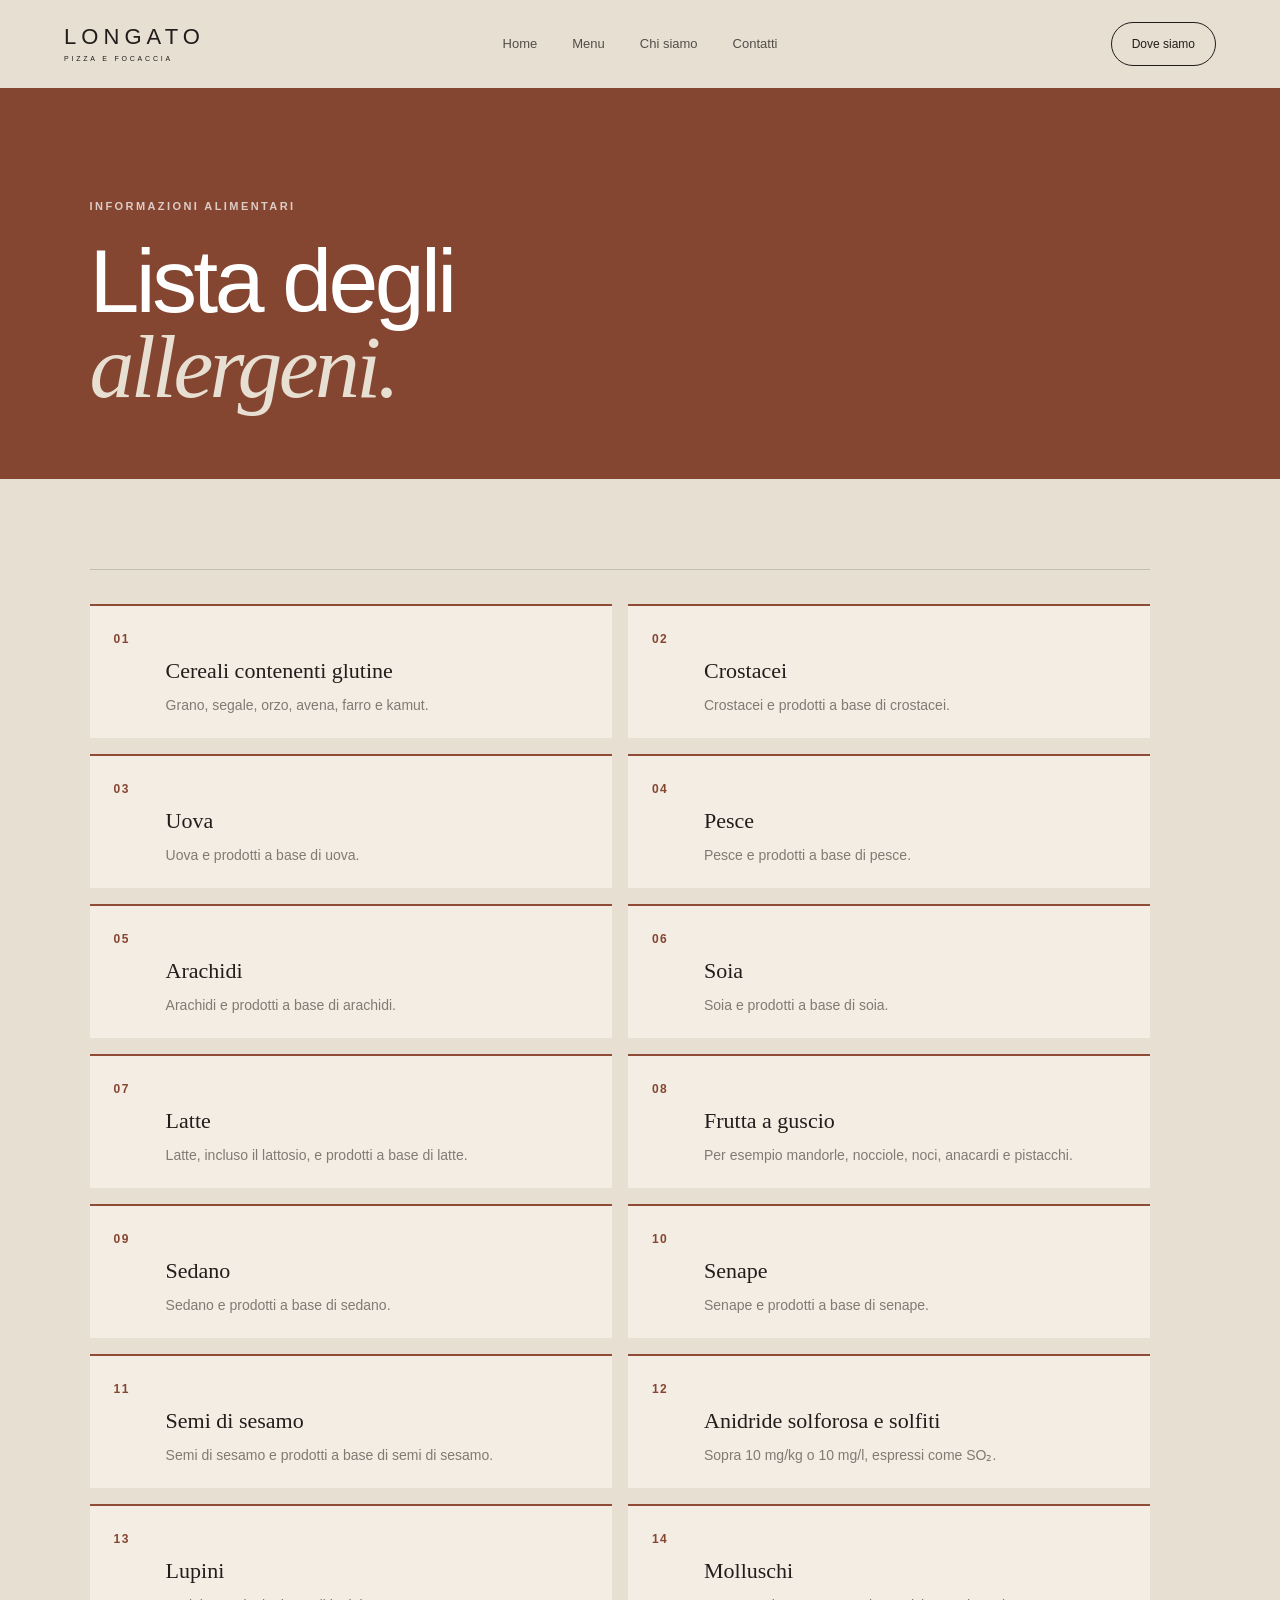
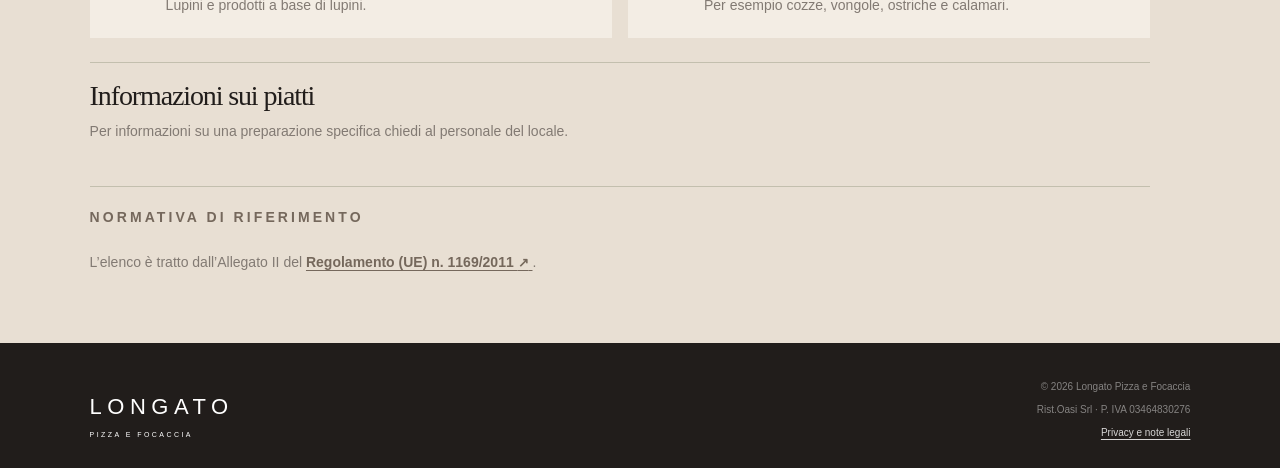
==== commit 20b619ba: "Improve mobile menu accessibility Add navigation controls and expanded-state attributes across pages" ====
--- a/allergeni.html
+++ b/allergeni.html
@@ -11,7 +11,10 @@
         />
 
         <link rel="stylesheet" href="css/style.css" />
-    </head>
+        <link rel="icon" type="image/svg+xml" href="img/favicons/favicon.svg" />
+    <link rel="icon" type="image/png" sizes="32x32" href="img/favicons/favicon-32.png" />
+    <link rel="icon" type="image/png" sizes="16x16" href="img/favicons/favicon-16.png" />
+</head>
 
 
     <body class="legal-page allergens-page">
@@ -21,7 +24,7 @@
                 <small>PIZZA E FOCACCIA</small>
             </a>
 
-            <nav class="desktop-nav">
+            <nav class="desktop-nav" id="primary-navigation">
                 <a href="index.html">Home</a>
                 <a href="menu.html">Menu</a>
                 <a href="chi-siamo.html">Chi siamo</a>
@@ -30,7 +33,7 @@
 
             <div class="header-actions">
                 <a href="contatti.html" class="nav-cta">Dove siamo</a>
-                <button class="menu-toggle" type="button" aria-label="Apri menu">
+                <button class="menu-toggle" type="button" aria-controls="primary-navigation" aria-expanded="false" aria-label="Apri menu">
                     <span></span>
                     <span></span>
                 </button>
--- a/css/style.css
+++ b/css/style.css
@@ -45,18 +45,18 @@
 
 /* Tema scuro */
 :root { 
-    --orange: #e96924;
-    --orange-dark: #b7341e;
-    --terracotta: #c9954a;
-
-    --cream: #f3e7d7;
-    --cream-dark: #dfd1c0;
-
-    --black: #151210;
-    --grey: #6f675d;
-    --olive: #4e5a38;
-
-    --white: #fff6ea;
+    --orange: #a65b3f;
+    --orange-dark: #854631;
+    --terracotta: #8f4b35;
+
+    --cream: #e8dfd3;
+    --cream-dark: #cfc5b9;
+
+    --black: #211d1b;
+    --grey: #827a73;
+    --olive: #75685c;
+
+    --white: #f3ede4;
 
     --serif: Georgia, "Times New Roman", serif;
 }
@@ -1519,10 +1519,47 @@
 
     .products {
         grid-template-columns: 1fr;
+        row-gap: 32px;
     }
 
     .product-card {
         min-height: 480px;
+    }
+
+    .product-card.orange-card {
+        aspect-ratio: 1186 / 1440;
+        min-height: 0;
+        margin-top: 32px;
+        background: var(--cream);
+    }
+
+    .product-card.orange-card .offer-slide {
+        padding: 30px 24px;
+        background-image: linear-gradient(0deg, rgba(0,0,0,.72), rgba(0,0,0,0) 72%), var(--offer-image);
+        background-position: center top;
+        background-size: 100% auto;
+        background-color: var(--cream);
+    }
+
+    .product-card.orange-card .offer-slide::before {
+        content: "";
+        position: absolute;
+        z-index: -1;
+        inset: 0;
+        background: linear-gradient(0deg, rgba(0,0,0,.78), transparent 58%);
+    }
+
+    .product-card.orange-card .offer-slide h3 {
+        font-size: clamp(30px, 9vw, 42px);
+    }
+
+    .product-card.orange-card .offer-slide p {
+        max-width: 100%;
+        font-size: 14px;
+    }
+
+    .product-card.orange-card .offer-price {
+        font-size: 30px;
     }
 
     .product-content {
@@ -1613,8 +1650,16 @@
     }
 
     .contact-image img {
-        height: 260px;
-        padding: 0 22px;
+        width: calc(100% - 44px);
+        height: auto;
+        min-height: 0;
+        padding: 0;
+        margin: 0 22px;
+        object-fit: contain;
+    }
+
+    .contact-page .contact-hero {
+        padding-top: 75px;
     }
 
     .manifesto {
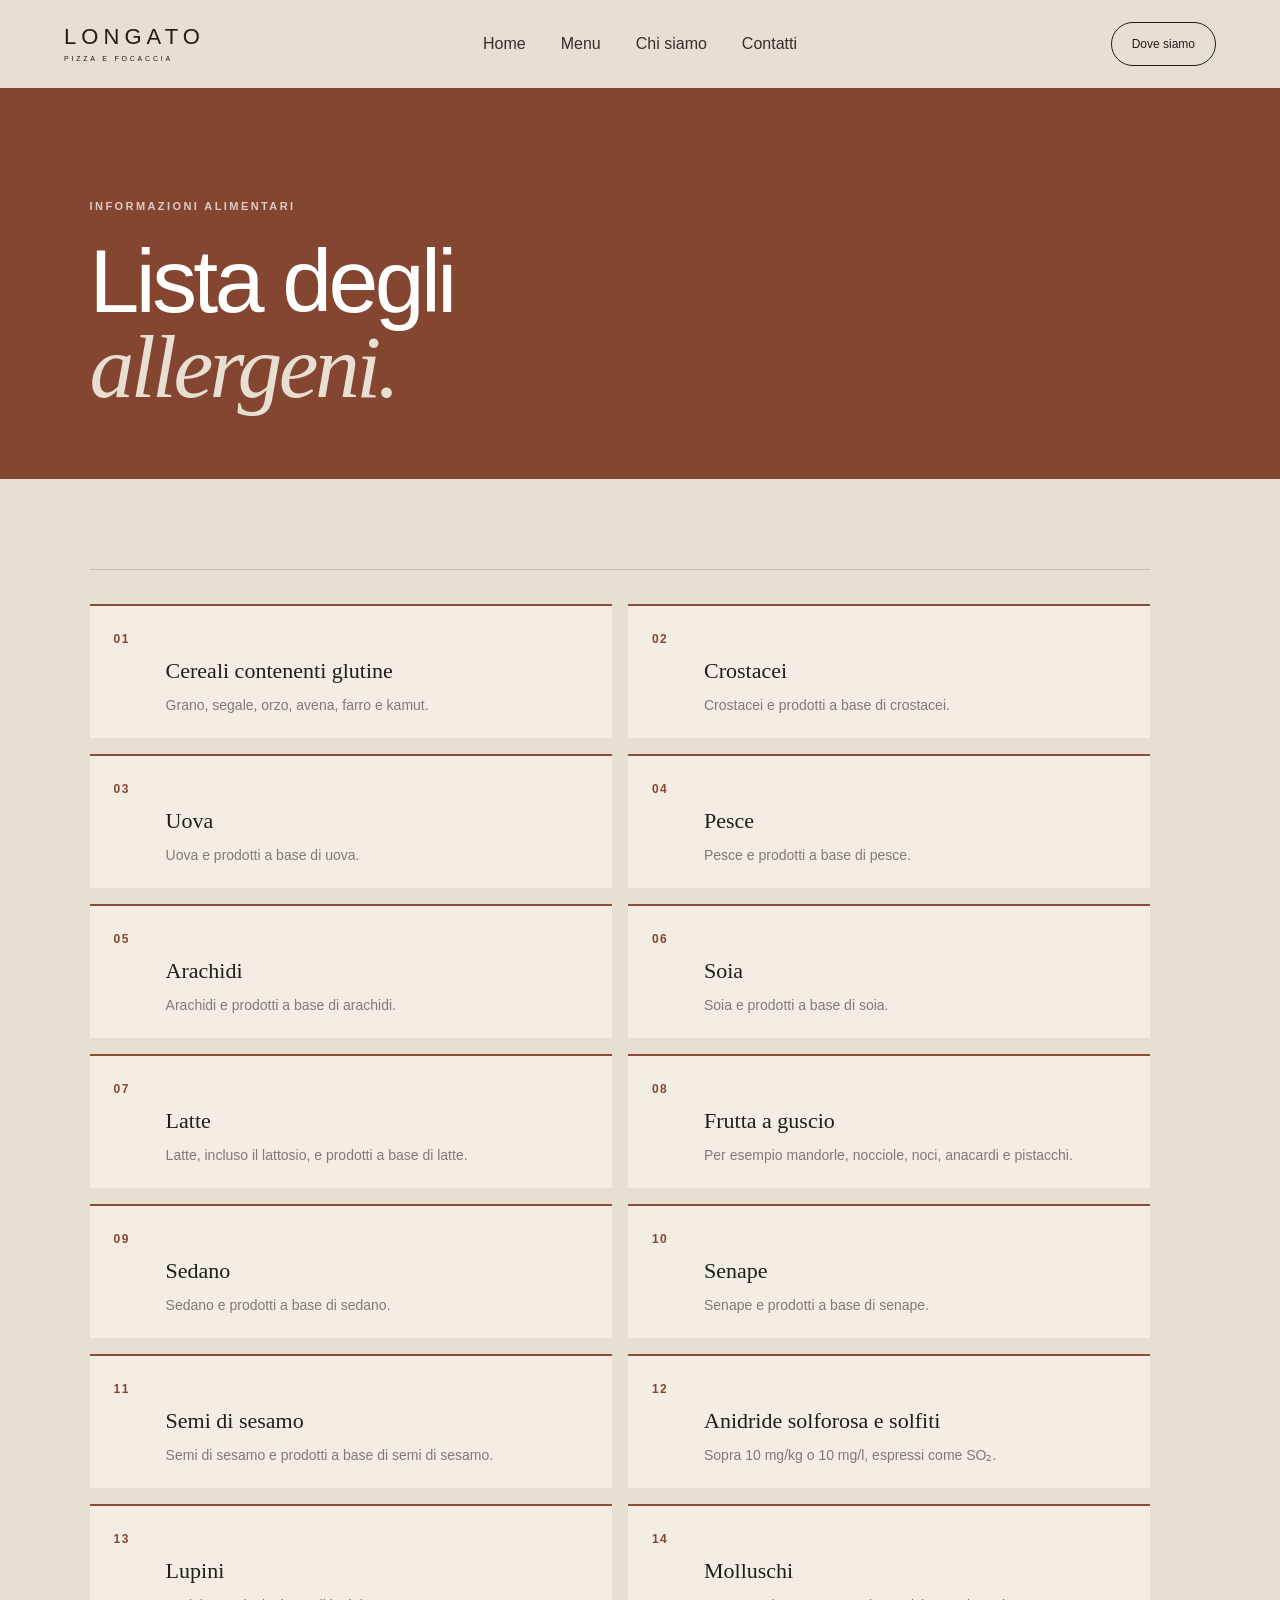
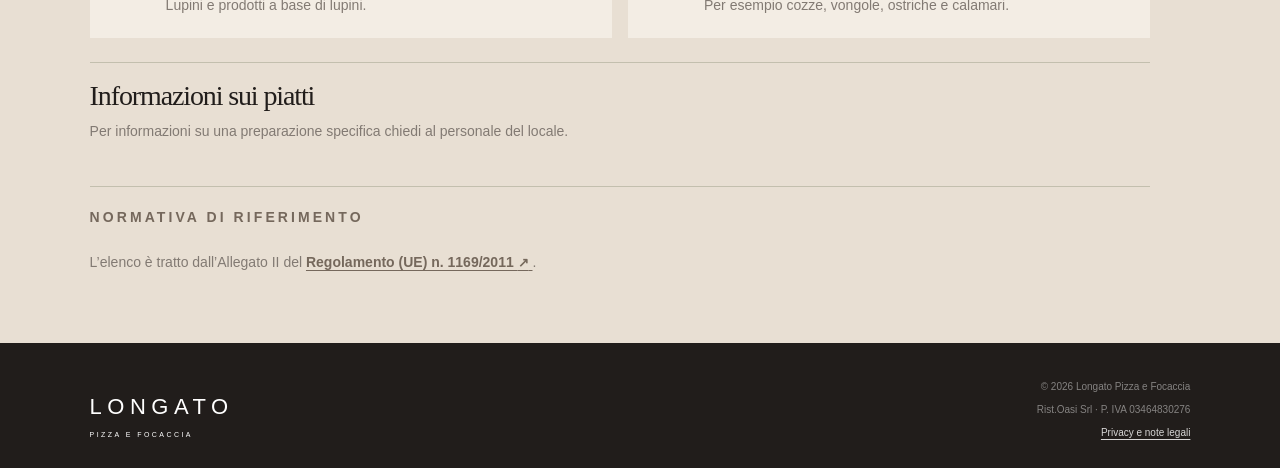
==== commit d8000cac: "Add canonical URLs and SEO sitemap Add canonical links to all pages and introduce robots.txt and sit" ====
--- a/allergeni.html
+++ b/allergeni.html
@@ -14,7 +14,8 @@
         <link rel="icon" type="image/svg+xml" href="img/favicons/favicon.svg" />
     <link rel="icon" type="image/png" sizes="32x32" href="img/favicons/favicon-32.png" />
     <link rel="icon" type="image/png" sizes="16x16" href="img/favicons/favicon-16.png" />
-</head>
+        <link rel="canonical" href="https://longatopizza.it/allergeni.html">
+    </head>
 
 
     <body class="legal-page allergens-page">
--- a/css/style.css
+++ b/css/style.css
@@ -1,5 +1,5 @@
 /* =========================
-   RESET
+    RESET
 ========================= */
 
 * {
@@ -40,7 +40,7 @@
 
 
 /* =========================
-   VARIABLES
+    VARIABLES
 ========================= */
 
 /* Tema scuro */
@@ -81,7 +81,7 @@
 */
 
 /* =========================
-   GLOBAL
+    GLOBAL
 ========================= */
 
 .section {
@@ -118,7 +118,7 @@
 
 
 /* =========================
-   HEADER
+    HEADER
 ========================= */
 
 .header {
@@ -169,9 +169,19 @@
     transform: translateX(-50%);
 }
 
+.home-page .desktop-nav {
+    padding: 10px 22px;
+    border: 1px solid rgba(255, 255, 255, .24);
+    border-radius: 100px;
+    background: rgba(20, 16, 14, .72);
+    color: white;
+    backdrop-filter: blur(8px);
+    -webkit-backdrop-filter: blur(8px);
+}
+
 .desktop-nav a {
-    font-size: 13px;
-    opacity: .75;
+    font-size: 16px;
+    opacity: .9;
 }
 
 .desktop-nav a:hover,
@@ -184,6 +194,12 @@
     border-radius: 100px;
     padding: 12px 20px;
     font-size: 12px;
+}
+
+.home-page .nav-cta {
+    background: rgba(20, 16, 14, .58);
+    backdrop-filter: blur(8px);
+    -webkit-backdrop-filter: blur(8px);
 }
 
 .header-actions {
@@ -225,7 +241,7 @@
 
 
 /* =========================
-   BUTTONS
+    BUTTONS
 ========================= */
 
 .button {
@@ -270,7 +286,7 @@
 
 
 /* =========================
-   HERO
+    HERO
 ========================= */
 
 .hero {
@@ -299,8 +315,8 @@
     background:
         linear-gradient(
             90deg,
-            rgba(15,12,10,.72),
-            rgba(15,12,10,.15)
+            rgba(15,12,10,.52),
+            rgba(15,12,10,.08)
         );
 }
 
@@ -315,6 +331,12 @@
 .hero h1 {
     font-size: clamp(60px, 7vw, 115px);
     max-width: 1100px;
+}
+
+.hero-content .eyebrow,
+.hero-content h1,
+.hero-content .hero-description {
+    text-shadow: 0 1px 4px rgba(0, 0, 0, .75), 0 0 10px rgba(0, 0, 0, .5);
 }
 
 .hero-description {
@@ -342,11 +364,12 @@
     font-size: 11px;
     letter-spacing: .15em;
     text-transform: uppercase;
+    text-shadow: 0 1px 4px rgba(0, 0, 0, .75), 0 0 10px rgba(0, 0, 0, .5);
 }
 
 
 /* =========================
-   INTRO
+    INTRO
 ========================= */
 
 .intro {
@@ -398,7 +421,7 @@
 
 
 /* =========================
-   PRODUCT CARDS
+    PRODUCT CARDS
 ========================= */
 
 .products {
@@ -468,6 +491,17 @@
 
 .offer-content {
     inset: 0;
+}
+
+.offer-link {
+    position: absolute;
+    z-index: 1;
+    inset: 0;
+}
+
+.offer-link:focus-visible {
+    outline: 3px solid white;
+    outline-offset: -6px;
 }
 
 .offer-nav {
@@ -478,9 +512,9 @@
     width: 44px;
     height: 44px;
     place-items: center;
-    border: 1px solid rgba(255,255,255,.65);
-    border-radius: 50%;
-    background: rgba(0,0,0,.35);
+    border: 0;
+    border-radius: 0;
+    background: transparent;
     color: #fff;
     font: inherit;
     font-size: 32px;
@@ -490,13 +524,85 @@
     transition: background .2s ease;
 }
 
+.offer-nav-toggle {
+    top: 16px;
+    right: 16px;
+    left: auto;
+    bottom: auto;
+    width: 44px;
+    height: 44px;
+    padding: 0;
+    border: 1px solid rgba(255,255,255,.65);
+    border-radius: 50%;
+    background: rgba(0,0,0,.35);
+    transform: none;
+}
+
+.offer-nav-toggle::before {
+    content: "";
+    width: 4px;
+    height: 16px;
+    border-right: 3px solid currentColor;
+    border-left: 3px solid currentColor;
+}
+
+.offer-nav-toggle[aria-pressed="true"]::before {
+    width: 0;
+    height: 0;
+    margin-left: 3px;
+    border-top: 8px solid transparent;
+    border-bottom: 8px solid transparent;
+    border-right: 0;
+    border-left: 12px solid currentColor;
+}
+
 .offer-nav:hover,
 .offer-nav:focus-visible {
     background: rgba(0,0,0,.7);
 }
 
-.offer-nav-prev { left: 16px; }
-.offer-nav-next { right: 16px; }
+.offer-nav-prev,
+.offer-nav-next {
+    width: 44px;
+    height: 44px;
+    padding: 0;
+    border: 0;
+    border-radius: 0;
+    background: none;
+    box-shadow: none;
+}
+
+.offer-nav-prev:hover,
+.offer-nav-next:hover,
+.offer-nav-prev:focus-visible,
+.offer-nav-next:focus-visible {
+    border: 0;
+    border-radius: 0;
+    background: none;
+    box-shadow: none;
+}
+
+.offer-nav-prev:focus-visible,
+.offer-nav-next:focus-visible {
+    outline: 2px solid white;
+    outline-offset: 2px;
+}
+
+.offer-nav-prev::before,
+.offer-nav-next::before {
+    content: "";
+    display: block;
+    width: 14px;
+    height: 14px;
+    border-top: 4px solid currentColor;
+    border-right: 4px solid currentColor;
+    border-radius: 0;
+}
+
+.offer-nav-prev::before { transform: rotate(-135deg); }
+.offer-nav-next::before { transform: rotate(45deg); }
+.offer-nav-prev { left: 20px; }
+.offer-nav-next { right: 20px; }
 
 .offer-slide {
     position: absolute;
@@ -624,15 +730,13 @@
 
 
 /* =========================
-   PROMO
+    PROMO
 ========================= */
 
 .promo-strip {
     padding: 105px 7vw;
 
-    background:
-        linear-gradient(135deg, rgba(183,52,30,.9), rgba(21,18,16,.96)),
-        url("../img/aperitivo.jpg") center/cover;
+    background: linear-gradient(135deg, rgba(183,52,30,.9), rgba(21,18,16,.96));
     color: white;
 
     display: grid;
@@ -697,7 +801,7 @@
 
 
 /* =========================
-   FEATURE
+    FEATURE
 ========================= */
 
 .feature {
@@ -723,7 +827,7 @@
 
 
 /* =========================
-   MENU PREVIEW
+    MENU PREVIEW
 ========================= */
 
 .section-dark {
@@ -773,7 +877,7 @@
 
 
 /* =========================
-   VISIT
+    VISIT
 ========================= */
 
 .visit {
@@ -814,7 +918,7 @@
 
 
 /* =========================
-   WHERE + GALLERY
+    WHERE + GALLERY
 ========================= */
 
 .where {
@@ -857,7 +961,7 @@
 
 
 /* =========================
-   PAGE HERO
+    PAGE HERO
 ========================= */
 
 .page-hero {
@@ -878,7 +982,7 @@
 
 
 /* =========================
-   MENU PAGE
+    MENU PAGE
 ========================= */
 
 .menu-categories {
@@ -1009,7 +1113,7 @@
 
 
 /* =========================
-   ABOUT
+    ABOUT
 ========================= */
 
 .about-hero {
@@ -1116,7 +1220,7 @@
 
 
 /* =========================
-   CONTACT
+    CONTACT
 ========================= */
 
 .contact-hero {
@@ -1215,7 +1319,7 @@
 }
 
 /* =========================
-   FOOTER
+    FOOTER
 ========================= */
 
 .footer {
@@ -1424,7 +1528,7 @@
 
 
 /* =========================
-   RESPONSIVE
+    RESPONSIVE
 ========================= */
 
 @media (max-width: 850px) {
@@ -1472,8 +1576,12 @@
 
     .menu-toggle span {
         width: 26px;
-        height: 1px;
-        background: currentColor;
+        height: 2px;
+        background: var(--black);
+    }
+
+    .header.scrolled .menu-toggle span {
+        background: #fff;
     }
 
     .header {
@@ -1481,12 +1589,42 @@
         padding: 0 22px;
     }
 
+    .home-page .header {
+        position: fixed;
+        top: 0;
+        color: #fff;
+        background: rgba(24, 21, 18, .94);
+        backdrop-filter: blur(15px);
+        -webkit-backdrop-filter: blur(15px);
+    }
+
+    .home-page .header.scrolled {
+        animation: none;
+    }
+
+    .home-page .header .logo {
+        color: #fff;
+    }
+
+    .home-page .header .menu-toggle span {
+        background: #fff;
+    }
+
     .hero {
         min-height: 820px;
     }
 
+    .home-page .hero-overlay {
+        background: linear-gradient(
+            to top,
+            rgba(15, 12, 10, .68) 0%,
+            rgba(15, 12, 10, .36) 50%,
+            rgba(15, 12, 10, 0) 76%
+        );
+    }
+
     .hero-content {
-        padding: 0 22px 100px;
+        padding: 0 22px 45px;
     }
 
     .hero h1 {
@@ -1541,6 +1679,18 @@
         background-color: var(--cream);
     }
 
+    .product-card.orange-card .offer-nav-toggle {
+        top: 12px;
+        right: 12px;
+        left: auto;
+        bottom: auto;
+        z-index: 3;
+        width: 40px;
+        height: 40px;
+        padding: 0;
+        transform: none;
+    }
+
     .product-card.orange-card .offer-slide::before {
         content: "";
         position: absolute;
@@ -1752,7 +1902,7 @@
     }
 
     .hero-content {
-        padding-bottom: 80px;
+        padding-bottom: 35px;
     }
 
     .hero-actions {
@@ -1801,6 +1951,17 @@
     animation: headerDown .3s ease;
 }
 
+@media (min-width: 851px) {
+    .home-page .header.scrolled .desktop-nav {
+        padding: 0;
+        border: 0;
+        border-radius: 0;
+        background: transparent;
+        backdrop-filter: none;
+        -webkit-backdrop-filter: none;
+    }
+}
+
 @keyframes headerDown {
 
     from {
@@ -1831,8 +1992,15 @@
         color: white;
     }
 
+    body.menu-open .menu-toggle span {
+        background: white;
+    }
+
     .desktop-nav.mobile-open {
         display: flex;
+
+        border: 0;
+        border-radius: 0;
 
         position: fixed;
         left: 0;
